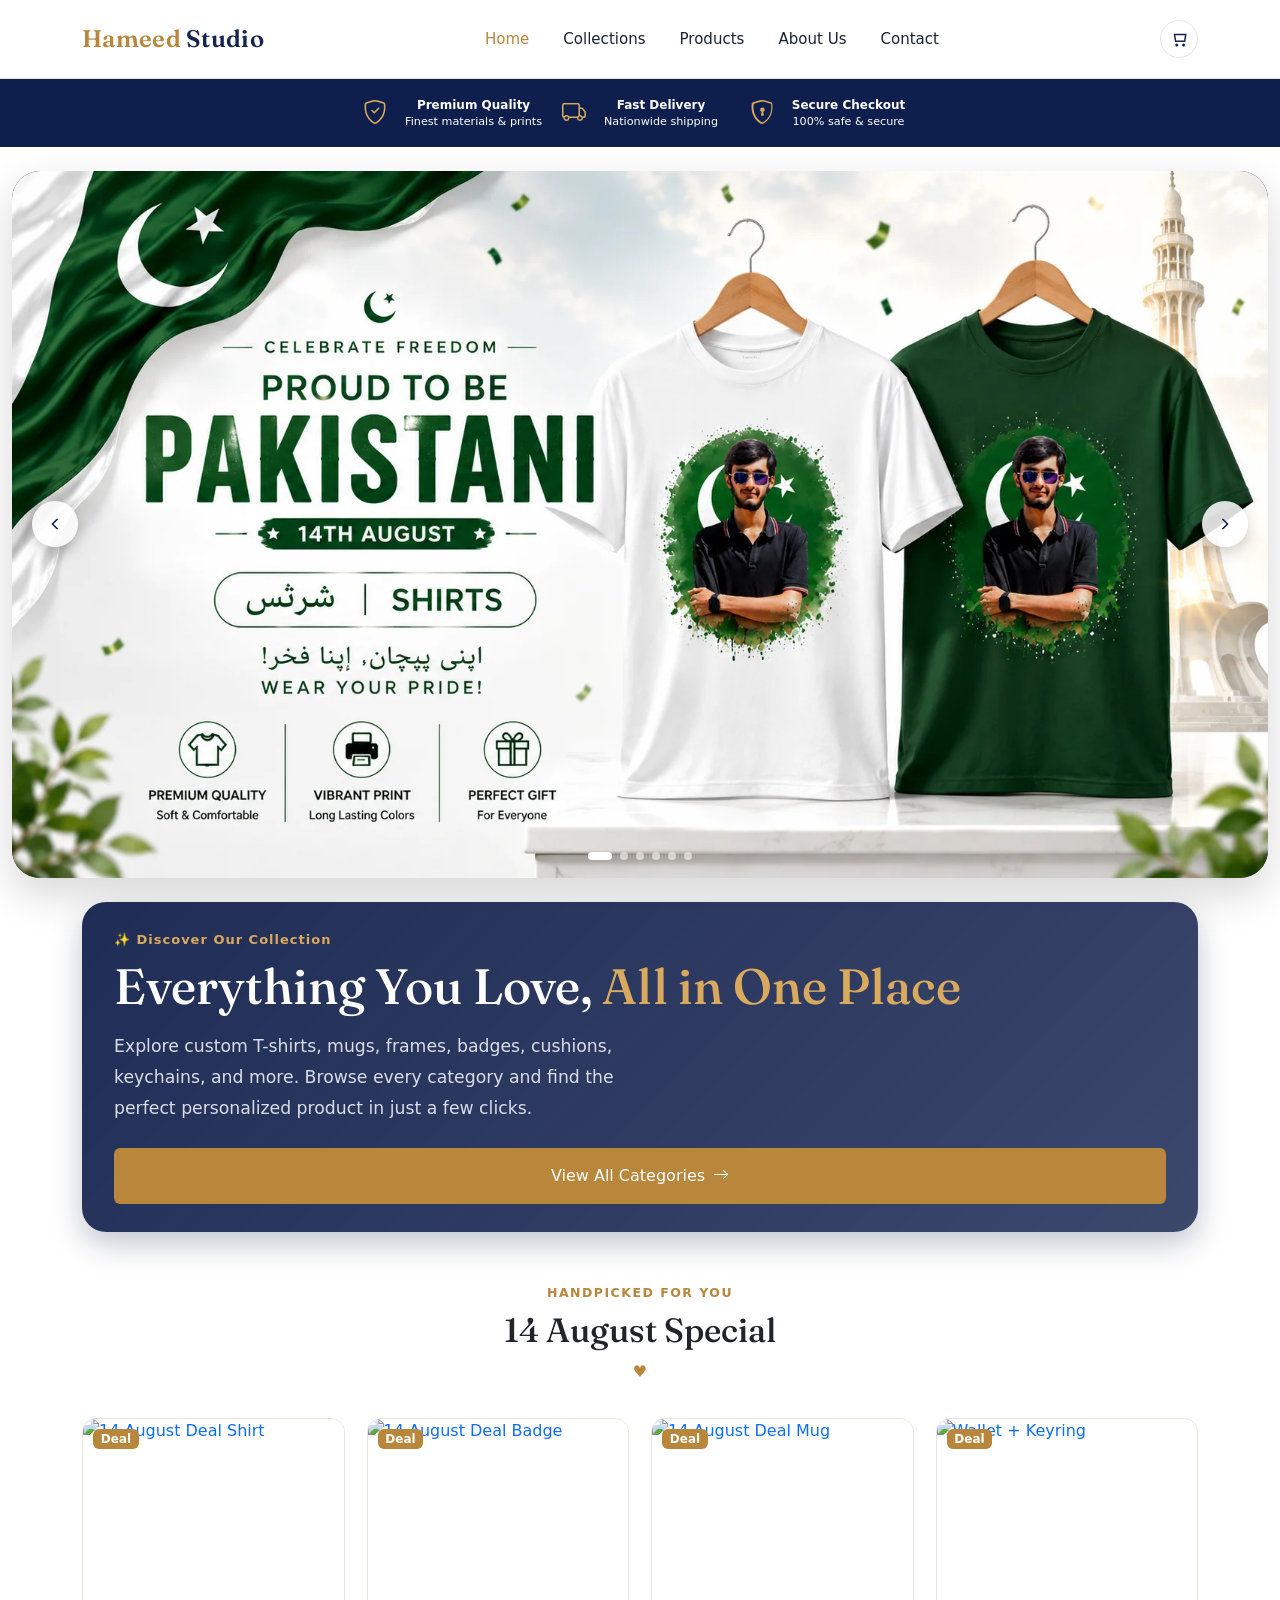
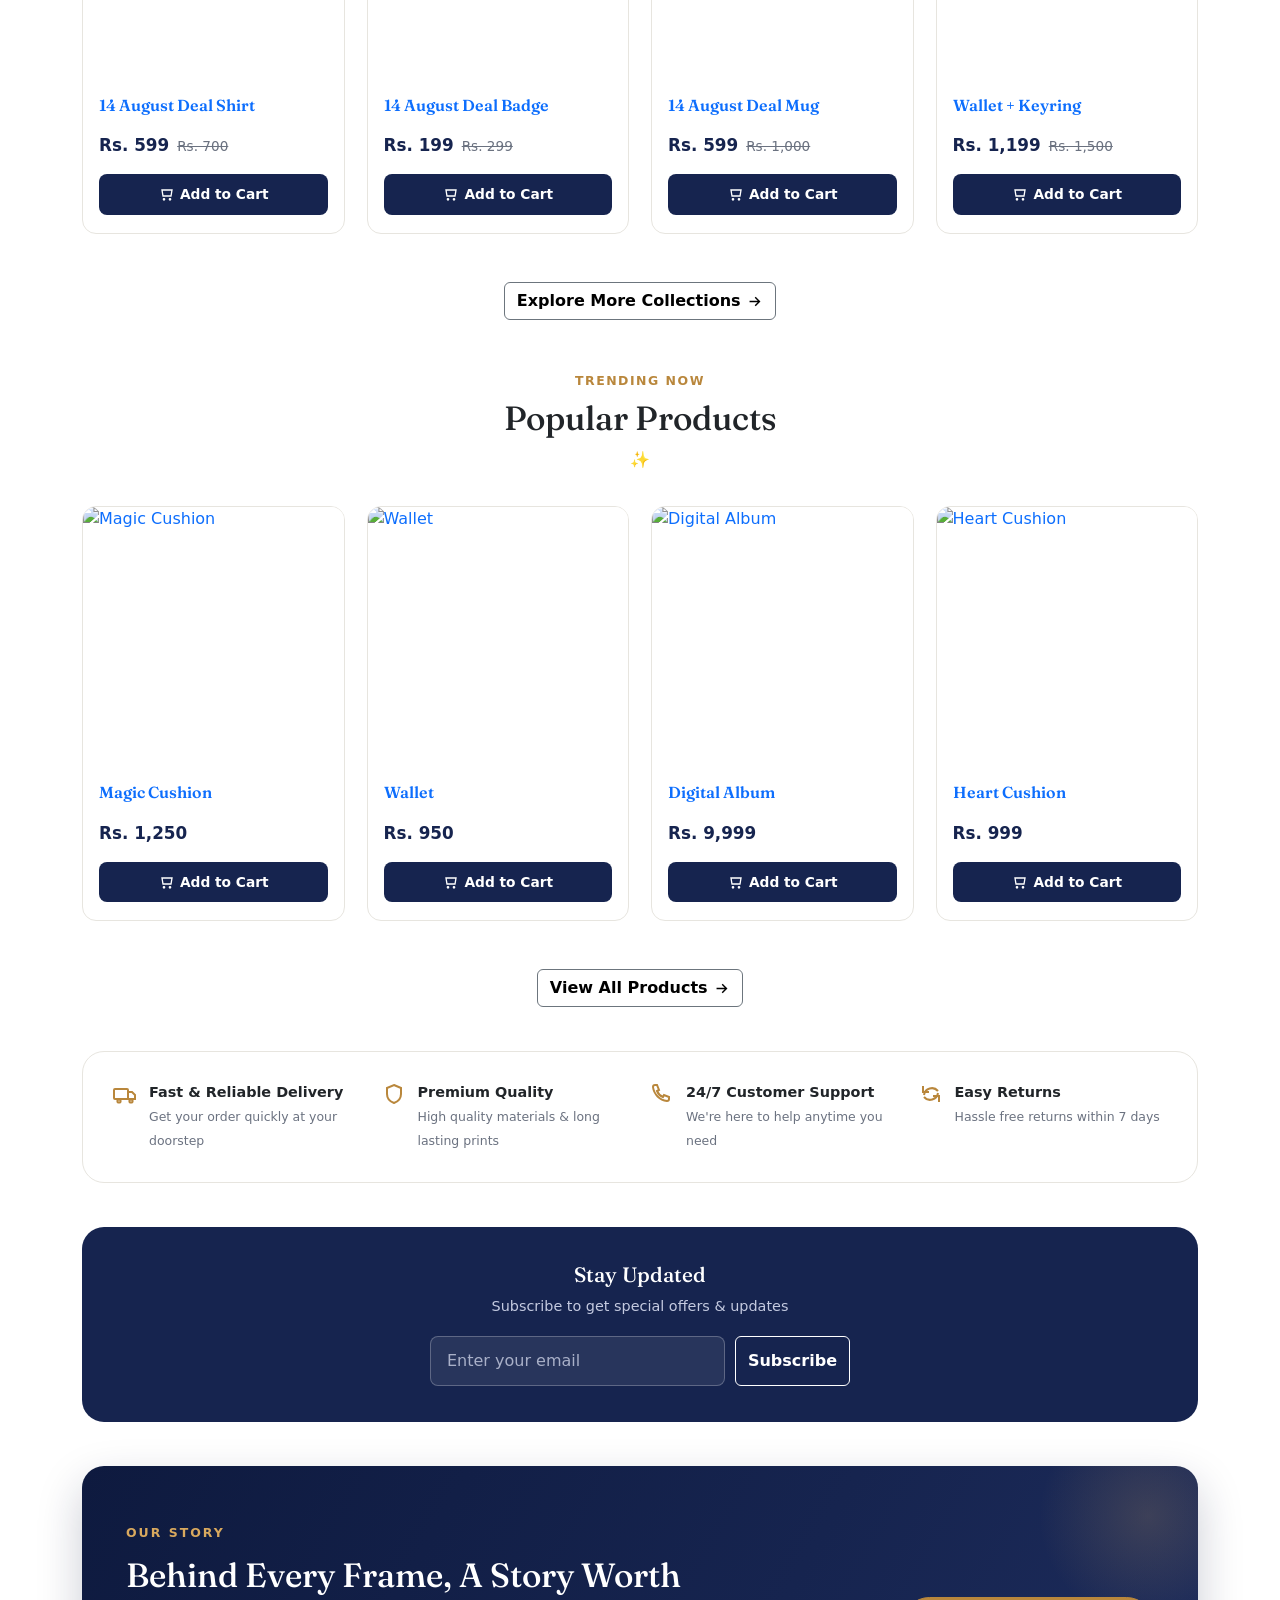
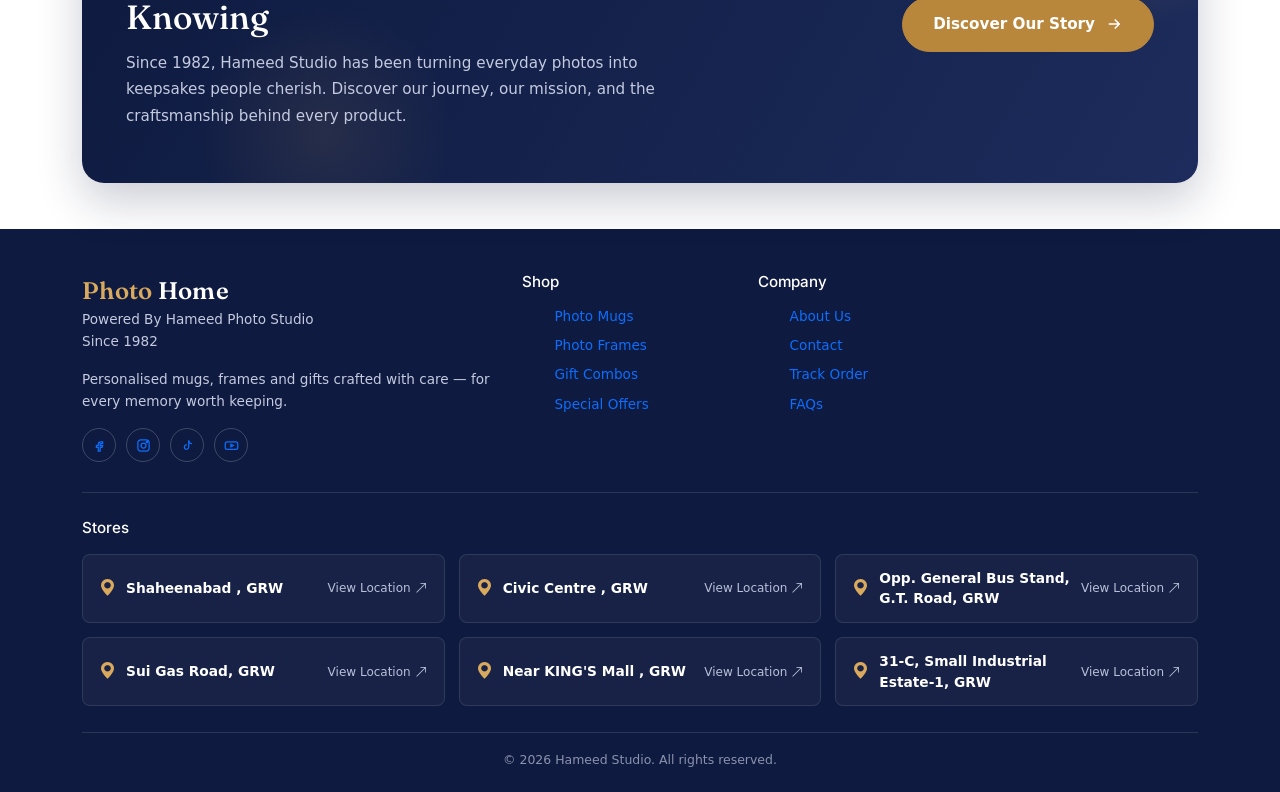
==== index.html @ 4ef72dc5 "Add files via upload" ====
<!DOCTYPE html>
<html lang="en">

<head>
  <meta charset="UTF-8">
  <meta name="viewport" content="width=device-width, initial-scale=1.0">
  <title>Hameed Studio — Personalised Gifts</title>
  <link rel="preconnect" href="https://fonts.googleapis.com">
  <link
    href="https://fonts.googleapis.com/css2?family=Fraunces:wght@500;600;700&family=Inter:wght@400;500;600;700&display=swap"
    rel="stylesheet">
  <link rel="stylesheet" href="css/style.css">
  <style>
    /* ---------- Premium "About Us" CTA banner (home page only) ---------- */
    .about-banner{
      position:relative;
      overflow:hidden;
      background:linear-gradient(120deg, var(--navy-dark) 0%, var(--navy) 60%, var(--navy-soft) 100%);
      border-radius:var(--radius-lg);
      padding:54px 44px;
      margin:10px 0 46px;
      display:flex;
      align-items:center;
      justify-content:space-between;
      gap:32px;
      flex-wrap:wrap;
      box-shadow:0 18px 45px rgba(16,26,63,.22);
    }
    .about-banner::before{
      content:"";
      position:absolute;
      top:-60px; right:-60px;
      width:220px; height:220px;
      border-radius:50%;
      background:radial-gradient(circle, rgba(217,169,94,.18) 0%, rgba(217,169,94,0) 70%);
    }
    .about-banner::after{
      content:"";
      position:absolute;
      bottom:-80px; left:10%;
      width:260px; height:260px;
      border-radius:50%;
      background:radial-gradient(circle, rgba(217,169,94,.10) 0%, rgba(217,169,94,0) 70%);
    }
    .about-banner-text{position:relative; z-index:1; max-width:560px;}
    .about-banner .eyebrow{color:var(--gold-light); letter-spacing:2px;}
    .about-banner h2{
      color:#fff;
      font-size:clamp(1.5rem,3vw,2.1rem);
      margin:10px 0 12px;
      line-height:1.25;
    }
    .about-banner p{
      color:#c4cae0;
      font-size:.95rem;
      line-height:1.75;
      margin:0;
    }
    .about-banner-action{
      position:relative;
      z-index:1;
      flex:none;
      display:flex;
      flex-direction:column;
      align-items:flex-start;
      gap:14px;
    }
    .about-banner-btn{
      display:inline-flex;
      align-items:center;
      gap:10px;
      background:var(--gold);
      color:#fff;
      font-weight:700;
      font-size:.95rem;
      padding:15px 30px;
      border-radius:999px;
      border:1px solid var(--gold);
      transition:background .2s ease, transform .2s ease, box-shadow .2s ease;
      box-shadow:0 10px 26px rgba(185,135,60,.35);
    }
    .about-banner-btn svg{width:18px;height:18px;transition:transform .2s ease;}
    .about-banner-btn:hover{
      background:var(--gold-light);
      border-color:var(--gold-light);
      transform:translateY(-2px);
      box-shadow:0 14px 32px rgba(185,135,60,.45);
    }
    .about-banner-btn:hover svg{transform:translateX(4px);}
    .about-banner-since{
      display:flex;
      align-items:center;
      gap:8px;
      color:#9aa3c4;
      font-size:.78rem;
      letter-spacing:.5px;
    }
    .about-banner-since i{color:var(--gold-light);}

    @media (max-width:768px){
      .about-banner{padding:38px 26px; text-align:left;}
      .about-banner-action{width:100%;}
      .about-banner-btn{width:100%; justify-content:center;}
    }
  </style>
    <link rel="stylesheet" href="https://cdn.jsdelivr.net/npm/bootstrap-icons@1.11.3/font/bootstrap-icons.css">
  <link rel="stylesheet" href="./bootstrap-5.3.8/dist/css/bootstrap.css">
  <link href="https://cdn.jsdelivr.net/npm/bootstrap@5.3.8/dist/css/bootstrap.min.css" rel="stylesheet"
    integrity="sha384-sRIl4kxILFvY47J16cr9ZwB07vP4J8+LH7qKQnuqkuIAvNWLzeN8tE5YBujZqJLB" crossorigin="anonymous">
  <script src="https://cdn.jsdelivr.net/npm/bootstrap@5.3.8/dist/js/bootstrap.bundle.min.js"
    integrity="sha384-FKyoEForCGlyvwx9Hj09JcYn3nv7wiPVlz7YYwJrWVcXK/BmnVDxM+D2scQbITxI"
    crossorigin="anonymous"></script>

</head>

<body>
  <div class="col-md-12">

    

    <header class="site-header">
      <div class="container">
        <a href="index.html" class="logo">Hameed <span>Studio</span></a>
        <nav class="main-nav">
          <a href="index.html" class="active">Home</a>
          <a href="./coll.html">Collections</a>
          <a href="products.html">Products</a>
          <a href="about.html">About Us</a>
          <a href="contact.html">Contact</a>
        </nav>
        <div class="header-icons">
          
          <a href="cart.html" class="icon-btn" aria-label="Cart">
            <svg viewBox="0 0 24 24" fill="none" stroke="currentColor" stroke-width="2">
              <path d="M6 6h15l-1.5 9h-12z" />
              <circle cx="9" cy="20" r="1" />
              <circle cx="18" cy="20" r="1" />
            </svg>
            <span class="cart-count">0</span>
          </a>
        
          <button class="hamburger" aria-label="Menu">
            <svg viewBox="0 0 24 24" fill="none" stroke="currentColor" stroke-width="2">
              <path d="M3 6h18M3 12h18M3 18h18" />
            </svg>
          </button>
        </div>
      </div>
      <nav class="mobile-nav">
        <a href="index.html">Home</a>
        <a href="coll.html">Collections</a>
        <a href="products.html">Products</a>
        <a href="about.html">About Us</a>
        <a href="contact.html">Contact</a>
      </nav>
    </header>

    <div>
     <div class="container-fluid text-white py-2" style="background-color: #0f1f4d;">
      <div class="container">
        <div class="row text-center">

          <!-- Premium Quality -->
          <div class="col-4 d-flex align-items-center justify-content-center">
            <i class="bi bi-shield-check me-2" style="font-size: 1.5rem;"></i>
            <div>
              <div class="fw-bold" style="font-size: 0.75rem;">Premium Quality</div>
              <small class="d-none d-md-block" style="font-size: 0.7rem;">Finest materials & prints</small>
            </div>
          </div>

          <!-- Fast Delivery -->
          <div class="col-4 d-flex align-items-center justify-content-center">
            <i class="bi bi-truck me-2" style="font-size: 1.5rem;"></i>
            <div>
              <div class="fw-bold" style="font-size: 0.75rem;">Fast Delivery</div>
              <small class="d-none d-md-block" style="font-size: 0.7rem;">Nationwide shipping</small>
            </div>
          </div>

          <!-- Secure Checkout -->
          <div class="col-4 d-flex align-items-center justify-content-center">
            <i class="bi bi-shield-lock me-2" style="font-size: 1.5rem;" ></i>
            <div>
              <div class="fw-bold" style="font-size: 0.75rem;">Secure Checkout</div>
              <small class="d-none d-md-block" style="font-size: 0.7rem;">100% safe & secure</small>
            </div>
          </div>

        </div>
      </div>
    </div>
    </div>

    <!-- ============================================================
     HERO — REBUILT
     Slider is a real transform-based track: fixed 16:9 rectangle on
     every screen size, works with touch swipe / mouse drag, plus
     arrow buttons and dots (see the script near the bottom of this
     file). To change images: swap the src on each .hero-slide img
     below — keep photos roughly 16:9 so nothing looks cropped odd.
     Text block: edit the heading/paragraph/button directly.
     ============================================================ -->
<!-- ================= HERO ================= -->

<section class="hero">
  <div class="container-fluid">
    <div class="hero-slider" id="heroSlider" aria-label="Featured gallery slider">
      <div class="hero-slider-track" id="heroTrack">
        <div class="hero-slide"><img src="h145.webp" alt="Featured gift collection" draggable="false"></div>
        <div class="hero-slide"><img src="h146.webp" alt="Custom gift display" draggable="false"></div>
        <div class="hero-slide"><img src="h143.webp" alt="Premium personalized gifts" draggable="false"></div>
        <div class="hero-slide"><img src="h141.webp" alt="Elegant gift setup" draggable="false"></div>
        <div class="hero-slide"><img src="h142.webp" alt="Gift box styling" draggable="false"></div>
        <div class="hero-slide"><img src="h144.webp" alt="Personalized mug presentation" draggable="false"></div>
      </div>

      <button class="hero-slider-btn prev" type="button" aria-label="Previous image">
        <svg viewBox="0 0 24 24" fill="none" stroke="currentColor" stroke-width="2"><path d="M15 6l-6 6 6 6"/></svg>
      </button>
      <button class="hero-slider-btn next" type="button" aria-label="Next image">
        <svg viewBox="0 0 24 24" fill="none" stroke="currentColor" stroke-width="2"><path d="M9 6l6 6-6 6"/></svg>
      </button>

      <div class="hero-dots" id="heroDots"></div>
    </div>

   <div class="container">
    <div class="hero-content">
      <span class="hero-eyebrow">✨ Discover Our Collection</span>

      <h1>Everything You Love, <em>All in One Place</em></h1>

      <p>
        Explore custom T-shirts, mugs, frames, badges, cushions,
        keychains, and more. Browse every category and find the
        perfect personalized product in just a few clicks.
      </p>
      <a href="./coll.html" class="btn btn-gold">View All Categories <i class="bi bi-arrow-right"></i></a>
    </div></div>
  </div>
</section>





<!-- ============== HERO END ============== -->
    <main class="container">


      <section class="section" id="featured">
        <div class="section-head">
          <span class="eyebrow">Handpicked For You</span>
          <h2>14 August Special</h2>
          <div class="divider-heart">♥</div>
        </div>
        <div class="product-grid square-cards" id="featured-grid"></div>
      </section>

      <div style="text-align: center;">
        <a href="coll.html" class="btn fw-bold btn-outline-secondary" style="color: black;">Explore More Collections
          <svg viewBox="0 0 24 24" fill="none" stroke="currentColor" stroke-width="2">
            <path d="M5 12h14M13 6l6 6-6 6" />
          </svg>
        </a>
      </div>
      <section class="section" id="popular">
        <div class="section-head">
          <span class="eyebrow">Trending Now</span>
          <h2>Popular Products</h2>
          <div class="divider-heart">✨</div>
        </div>
        <div class="product-grid square-cards" id="popular-grid"></div>
      </section>

     
      <div style="text-align: center;">
        <a href="products.html" class="btn fw-bold btn-outline-secondary" style="color: black;">View All Products
          <svg viewBox="0 0 24 24" fill="none" stroke="currentColor" stroke-width="2">
            <path d="M5 12h14M13 6l6 6-6 6" />
          </svg>
        </a>
      </div>

      <div class="feature-strip">
        <div class="feature-item"><svg viewBox="0 0 24 24" fill="none" stroke="currentColor" stroke-width="2">
            <rect x="1" y="7" width="14" height="10" rx="1" />
            <path d="M15 10h4l3 3v4h-7z" />
            <circle cx="6" cy="19" r="1.6" />
            <circle cx="18" cy="19" r="1.6" />
          </svg>
          <div><b>Fast & Reliable Delivery</b><span>Get your order quickly at your doorstep</span></div>
        </div>
        <div class="feature-item"><svg viewBox="0 0 24 24" fill="none" stroke="currentColor" stroke-width="2">
            <path d="M12 3l7 3v6c0 4.5-3 7.5-7 9-4-1.5-7-4.5-7-9V6z" />
          </svg>
          <div><b>Premium Quality</b><span>High quality materials & long lasting prints</span></div>
        </div>
        <div class="feature-item"><svg viewBox="0 0 24 24" fill="none" stroke="currentColor" stroke-width="2">
            <path d="M3 5a2 2 0 012-2h2l2 5-2 1a11 11 0 006 6l1-2 5 2v2a2 2 0 01-2 2A16 16 0 013 5z" />
          </svg>
          <div><b>24/7 Customer Support</b><span>We're here to help anytime you need</span></div>
        </div>
        <div class="feature-item"><svg viewBox="0 0 24 24" fill="none" stroke="currentColor" stroke-width="2">
            <path d="M4 4v6h6M20 20v-6h-6" />
            <path d="M5 15a8 8 0 0014-4M19 9a8 8 0 00-14 4" />
          </svg>
          <div><b>Easy Returns</b><span>Hassle free returns within 7 days</span></div>
        </div>
      </div>

      <div class="newsletter" >
        <h3>Stay Updated</h3>
        <p>Subscribe to get special offers & updates</p>
        <form class="newsletter-form" onsubmit="event.preventDefault(); showToast('Subscribed successfully');">
          <input type="email" placeholder="Enter your email" required>
          <button class="btn fw-bold" type="submit" style="color: #fff;  border:1px solid white;">Subscribe</button>
        </form>
      </div>

      <div class="about-banner">
        <div class="about-banner-text">
          <span class="eyebrow">Our Story</span>
          <h2>Behind Every Frame, A Story Worth Knowing</h2>
          <p>Since 1982, Hameed Studio has been turning everyday photos into keepsakes people cherish. Discover our journey, our mission, and the craftsmanship behind every product.</p>
        </div>
        <div class="about-banner-action">
          <a href="about.html" class="about-banner-btn">
            Discover Our Story
            <svg viewBox="0 0 24 24" fill="none" stroke="currentColor" stroke-width="2"><path d="M5 12h14M13 6l6 6-6 6"/></svg>
          </a>
        </div>
      </div>

    </main>

    <footer class="site-footer" id="footer-section">
      <div class="container">
        <div class="footer-grid">
          <div>
                <a href="index.html" class="logo" style="color: #d9a95e;">Photo <span style="color: #fff;">Home</span></a>
            <p>Powered By Hameed Photo Studio <br> Since 1982</p>
                <p>Personalised mugs, frames and gifts crafted with care — for every memory worth keeping.</p>
            <div class="social-row">
              <a href="https://www.facebook.com/share/1FpU9w5zaE/?mibextid=wwXIfr" aria-label="Facebook"><svg viewBox="0 0 24 24" fill="none" stroke="currentColor"
                  stroke-width="2">
                  <path d="M14 9h3V6h-3a4 4 0 00-4 4v2H7v3h3v6h3v-6h3l1-3h-4v-2a1 1 0 011-1z" />
                </svg></a>
              <a href="https://www.instagram.com/photohome92?utm_source=ig_web_button_share_sheet&igsh=ZDNlZDc0MzIxNw==" aria-label="Instagram"><svg viewBox="0 0 24 24" fill="none" stroke="currentColor"
                  stroke-width="2">
                  <rect x="3" y="3" width="18" height="18" rx="5" />
                  <circle cx="12" cy="12" r="4" />
                  <circle cx="17.5" cy="6.5" r="1" />
                </svg></a>
              <a href="https://www.tiktok.com/@mubbasharhameed?_r=1&_d=el9mgd0d287khg&sec_uid=MS4wLjABAAAAEWGDdGhFYpXPYLI64K3etRBabU9BoQK030XQkEzIUqg5eX-70fOCUuhP2rF45krd&share_author_id=6718066188109317126&sharer_language=en&source=h5_m&u_code=d7ci6beak2mieh&item_author_type=1&utm_source=copy&tt_from=copy&enable_checksum=1&utm_medium=ios&share_link_id=FFA231FA-F292-4E8D-B7E1-EBB115551BD9&user_id=6718066188109317126&sec_user_id=MS4wLjABAAAAEWGDdGhFYpXPYLI64K3etRBabU9BoQK030XQkEzIUqg5eX-70fOCUuhP2rF45krd&social_share_type=4&ug_btm=b8727,b0&utm_campaign=client_share&share_app_id=1233" aria-label="TikTok"><svg viewBox="0 0 24 24" fill="none" stroke="currentColor"
                  stroke-width="2">
                  <path d="M14 4v10.5a3.5 3.5 0 11-3-3.46" />
                  <path d="M14 4a5 5 0 005 5" />
                </svg></a>
              <a href="https://youtube.com/@hameedphotostudio9298?si=7_X4aQQ2ddpOKIj0" aria-label="YouTube"><svg viewBox="0 0 24 24" fill="none" stroke="currentColor"
                  stroke-width="2">
                  <rect x="2" y="6" width="20" height="12" rx="3" />
                  <path d="M11 10l4 2-4 2z" />
                </svg></a>
            </div>
          </div>
          <div>
            <h4>Shop</h4>
            <ul>
              <li><a href="products.html">Photo Mugs</a></li>
              <li><a href="products.html">Photo Frames</a></li>
              <li><a href="products.html">Gift Combos</a></li>
              <li><a href="products.html">Special Offers</a></li>
            </ul>
          </div>
          <div>
            <h4>Company</h4>
            <ul>
              <li><a href="about.html">About Us</a></li>
              <li><a href="contact.html">Contact</a></li>
              <li><a href="contact.html">Track Order</a></li>
              <li><a href="about.html">FAQs</a></li>
            </ul>
          </div>
         
        </div>

        <div class="footer-stores">
          <h4>Stores</h4>
          <div class="store-grid">
            <a class="store-item" href="https://maps.app.goo.gl/Ns7Nab46HfmEYiUe8" target="_blank" rel="noopener noreferrer">
              <i class="bi bi-geo-alt-fill"></i>
              <span class="store-name">Shaheenabad , GRW</span>
              <span class="store-view">View Location <i class="bi bi-arrow-up-right"></i></span>
            </a>
            <a class="store-item" href="https://maps.app.goo.gl/9WUnMPao4esh6DT9A" target="_blank" rel="noopener noreferrer">
              <i class="bi bi-geo-alt-fill"></i>
              <span class="store-name">Civic Centre , GRW</span>
              <span class="store-view">View Location <i class="bi bi-arrow-up-right"></i></span>
            </a>
            <a class="store-item" href="https://maps.app.goo.gl/9Dsx5iBLH7k877bQ9" target="_blank" rel="noopener noreferrer">
              <i class="bi bi-geo-alt-fill"></i>
              <span class="store-name"> Opp. General Bus Stand, G.T. Road, GRW</span>
              <span class="store-view">View Location <i class="bi bi-arrow-up-right"></i></span>
            </a>
            <a class="store-item" href="https://maps.app.goo.gl/rNb89twX9jYsZD4z9" target="_blank" rel="noopener noreferrer">
              <i class="bi bi-geo-alt-fill"></i>
              <span class="store-name">Sui Gas Road, GRW</span>
              <span class="store-view">View Location <i class="bi bi-arrow-up-right"></i></span>
            </a>
            <a class="store-item" href="https://maps.app.goo.gl/7EHVBnwbSZJgqomSA" target="_blank" rel="noopener noreferrer">
              <i class="bi bi-geo-alt-fill"></i>
              <span class="store-name">Near KING'S Mall , GRW</span>
              <span class="store-view">View Location <i class="bi bi-arrow-up-right"></i></span>
            </a>
            <a class="store-item" href="https://maps.app.goo.gl/yhW7ZsPJetTutuQg9" target="_blank" rel="noopener noreferrer">
              <i class="bi bi-geo-alt-fill"></i>
              <span class="store-name">31-C, Small Industrial Estate-1, GRW</span>
              <span class="store-view">View Location <i class="bi bi-arrow-up-right"></i></span>
            </a>
          </div>
        </div>

        <div class="footer-bottom">© 2026 Hameed Studio. All rights reserved.</div>
      </div>
    </footer>

  </div>

    <script src="js/products.js"></script>
  <script src="js/cart.js"></script>
  <script src="js/main.js"></script>
  <script>
    // ===== HERO SLIDER — touch swipe, drag, buttons, dots =====
    (function () {
      const slider = document.getElementById('heroSlider');
      if (!slider) return;

      const track = document.getElementById('heroTrack');
      const slides = Array.from(track.children);
      const dotsWrap = document.getElementById('heroDots');
      const prevBtn = slider.querySelector('.hero-slider-btn.prev');
      const nextBtn = slider.querySelector('.hero-slider-btn.next');

      let index = 0;
      let startX = 0;
      let deltaX = 0;
      let dragging = false;
      let autoplayTimer = null;

      // build dots
      slides.forEach((_, i) => {
        const dot = document.createElement('button');
        dot.className = 'hero-dot' + (i === 0 ? ' active' : '');
        dot.type = 'button';
        dot.setAttribute('aria-label', 'Go to slide ' + (i + 1));
        dot.addEventListener('click', () => goTo(i));
        dotsWrap.appendChild(dot);
      });
      const dots = Array.from(dotsWrap.children);

      function update(withTransition = true) {
        track.style.transition = withTransition ? '' : 'none';
        track.style.transform = 'translateX(' + (-index * 100) + '%)';
        dots.forEach((d, i) => d.classList.toggle('active', i === index));
      }

      function goTo(i) {
        index = (i + slides.length) % slides.length;
        update();
        restartAutoplay();
      }

      function next() { goTo(index + 1); }
      function prev() { goTo(index - 1); }

      prevBtn.addEventListener('click', prev);
      nextBtn.addEventListener('click', next);

      // ---- touch swipe ----
      track.addEventListener('touchstart', (e) => {
        startX = e.touches[0].clientX;
        dragging = true;
        track.style.transition = 'none';
        stopAutoplay();
      }, { passive: true });

      track.addEventListener('touchmove', (e) => {
        if (!dragging) return;
        deltaX = e.touches[0].clientX - startX;
        const percent = (deltaX / slider.offsetWidth) * 100;
        track.style.transform = 'translateX(' + (-index * 100 + percent) + '%)';
      }, { passive: true });

      track.addEventListener('touchend', () => {
        dragging = false;
        track.style.transition = '';
        if (Math.abs(deltaX) > slider.offsetWidth * 0.15) {
          deltaX < 0 ? next() : prev();
        } else {
          update();
        }
        deltaX = 0;
        restartAutoplay();
      });

      // ---- mouse drag (desktop) ----
      track.addEventListener('mousedown', (e) => {
        startX = e.clientX;
        dragging = true;
        track.style.transition = 'none';
        stopAutoplay();
      });
      window.addEventListener('mousemove', (e) => {
        if (!dragging) return;
        deltaX = e.clientX - startX;
        const percent = (deltaX / slider.offsetWidth) * 100;
        track.style.transform = 'translateX(' + (-index * 100 + percent) + '%)';
      });
      window.addEventListener('mouseup', () => {
        if (!dragging) return;
        dragging = false;
        track.style.transition = '';
        if (Math.abs(deltaX) > slider.offsetWidth * 0.15) {
          deltaX < 0 ? next() : prev();
        } else {
          update();
        }
        deltaX = 0;
        restartAutoplay();
      });

      // ---- autoplay ----
      function startAutoplay() {
        autoplayTimer = setInterval(next, 4500);
      }
      function stopAutoplay() {
        clearInterval(autoplayTimer);
      }
      function restartAutoplay() {
        stopAutoplay();
        startAutoplay();
      }

      update(false);
      startAutoplay();
    })();

    document.querySelectorAll('.scroll-link').forEach(link => {
      link.addEventListener('click', (event) => {
        const targetId = link.getAttribute('href');
        if (targetId && targetId.startsWith('#')) {
          event.preventDefault();
          const target = document.querySelector(targetId);
          if (target) {
            target.scrollIntoView({ behavior: 'smooth', block: 'start' });
          }
        }
      });
    });

    const popularIds = ["magic-cushion", "wallet", "digital-album", "heart-cushion"];
    const popularItems = popularIds.map(id => PRODUCTS.find(p => p.id === id)).filter(Boolean);
    renderProductGrid(document.getElementById("popular-grid"), popularItems);

    const dealIds = ["deal-14-august-shirt", "deal-14-august-badge", "deal-14-august-mug", "deal-magic-cushion"];
    const dealItems = dealIds.map(id => PRODUCTS.find(p => p.id === id)).filter(Boolean);
    renderProductGrid(document.getElementById("featured-grid"), dealItems);
  </script>
</body>

</html>
---- css/style.css ----
/* ============================================================
   HAMEED STUDIO — Design tokens
   Change the values in :root to re-theme the whole site.
   ============================================================ */
:root{
  --navy-dark:#0e1a3f;
  --navy:#16244f;
  --navy-soft:#1d2c5c;
  --gold:#b9873c;
  --gold-light:#d9a95e;
  --cream:#faf7f2;
  --white:#ffffff;
  --text:#1b2233;
  --muted:#6b7280;
  --border:#e7e5df;
  --success:#1f9d55;
  --danger:#d64545;
  --radius-sm:8px;  
  --radius:14px;
  --radius-lg:22px;
  --shadow-sm:0 2px 8px rgba(16,26,63,.06);
  --shadow:0 8px 28px rgba(16,26,63,.10);
  --shadow-lg:0 18px 45px rgba(16,26,63,.16);
  --maxw:1240px;
  --font-display:'Fraunces', 'Georgia', serif;
  --font-body:'Inter', -apple-system, BlinkMacSystemFont, sans-serif;
}

*,*::before,*::after{box-sizing:border-box;}
html{scroll-behavior:smooth;}
body{
  margin:0;
  font-family:var(--font-body);
  color:var(--text);
  background:var(--cream);
  -webkit-font-smoothing:antialiased;
}
img{max-width:100%;display:block;}
a{color:inherit;text-decoration:none;}
/* Remove underlines everywhere — overrides Bootstrap or inline link styles */
a, a * , u, .underline{ 
  text-decoration: none !important;
  box-shadow: none !important;
}
button{font-family:inherit;cursor:pointer;}
ul{list-style:none;margin:0;padding:0;}
h1,h2,h3,h4{font-family:var(--font-display);margin:0;line-height:1.15;}
:focus-visible{outline:2px solid var(--gold);outline-offset:2px;}

.container{
  max-width:var(--maxw);
  margin:0 auto;
  padding:0 24px;
}

/* ---------- Utility strip (trust badges) ---------- */
.trust-strip{
  background:var(--navy);
  color:#fff;
}
.trust-strip .container{
  display:flex;
  align-items:center;
  justify-content:space-evenly;
  flex-wrap:wrap;
  gap:20px;
  padding-top:14px;
  padding-bottom:14px;
}
.trust-item{
  display:flex;
  align-items:center;
  justify-content:center;
  gap:10px;
  white-space:nowrap;
  font-size:.82rem;
  flex:1 1 auto;
}
.trust-item svg{flex:none;width:20px;height:20px;stroke:var(--gold-light);}
.trust-item b{display:block;font-size:.86rem;font-weight:600;}
.trust-item span{color:#b9c0d8;font-size:.76rem;}

/* Backwards compatibility for new trust-strip markup (container-fluid) */
.container-fluid.text-white.py-2{
  background:var(--navy);
  color:#fff;
}
.container-fluid.text-white.py-2 .container{
  display:flex;
  align-items:center;
  justify-content:space-evenly;
  flex-wrap:wrap;
  gap:20px; 
  padding-top:8px;
  padding-bottom:8px;
}
.container-fluid.text-white.py-2 .col-4{display:flex;align-items:center;justify-content:center;gap:10px;white-space:nowrap;}
.container-fluid.text-white.py-2 i{color:var(--gold-light);}



.site-header{
  background:#fff;
  border-bottom:1px solid var(--border);
  position:sticky;
  top:0;
  z-index:50;
}
.site-header .container{
  display:flex;
  align-items:center;
  justify-content:space-between;
  height:78px;
}
.logo{
  font-family:var(--font-display);
  font-weight:600;
  font-size:1.5rem;
  color:var(--gold);
  letter-spacing:.3px;
  text-decoration: none;
}
.logo span{color:var(--navy);}
.main-nav{
  display:flex;
  align-items:center;
  gap:34px;
}
.main-nav a{
  font-size:.94rem;
  font-weight:500;
  color:var(--text);
  position:relative;
  padding:4px 0;
}
.main-nav a.active,.main-nav a:hover{color:var(--gold);}
.header-icons{
  display:flex;
  align-items:center;
  gap:20px;
}
.icon-btn{
  position:relative;
  width:38px;height:38px;
  display:flex;align-items:center;justify-content:center;
  border-radius:50%;
  border:1px solid var(--border);
  background:#fff;
  color:var(--navy);
}
.icon-btn:hover{background:var(--cream);}
.icon-btn svg{width:18px;height:18px;}
.cart-count{
  position:absolute;
  top:-6px;right:-6px;
  background:var(--gold);
  color:#fff;
  font-size:.65rem;
  font-weight:700;
  min-width:18px;height:18px;
  border-radius:50%;
  display:flex;align-items:center;justify-content:center;
  padding:0 3px;
}
.hamburger{
  display:none;
  width:38px;height:38px;
  border:none;background:none;
  align-items:center;justify-content:center;
}
.hamburger svg{width:24px;height:24px;}

.mobile-nav{
  display:none;
  flex-direction:column;
  background:#fff;
  border-bottom:1px solid var(--border);
  padding:8px 24px 18px;
}
.mobile-nav.open{display:flex;}
.mobile-nav a{
  padding:12px 0;
  border-bottom:1px solid var(--border);
  font-weight:500;
}
.mobile-nav a.active,
.mobile-nav a:hover{color:var(--gold);}
.mobile-nav a:last-child{border-bottom:none;}
/* =====================================
   HERO — REBUILT
   Rectangle 16:9 slider at every screen size (mobile included).
   6 slides, swipe/drag + arrow buttons + dots, no crossfade hacks —
   real transform-based track (see the script at the bottom of
   index.html for the swipe/drag/dots logic).
   To change images: swap the <img src> on each .hero-slide in
   index.html. Keep photos roughly 16:9 (e.g. 1600x900) so
   object-fit:cover doesn't crop faces/text awkwardly.
===================================== */

.hero{
  padding:16px 0 32px;
  background:none;
}

.hero .container{
  display:flex;
  flex-direction:column;
  gap:18px;
}

/* ---- Slider shell: fixed rectangle, never distorts ---- */
.hero-slider{
  position:relative;
  width:100%;
  aspect-ratio:16 / 9;
  border-radius:18px;
  overflow:hidden;
  background:#0f172a;
  box-shadow:var(--shadow);
  touch-action:pan-y;
  -webkit-user-select:none;
  user-select:none;
  margin-bottom:18px;
}

.hero-slider-track{
  display:flex;
  width:100%;
  height:100%;
  transition:transform .4s cubic-bezier(.22,.61,.36,1);
  will-change:transform;
}

.hero-slide{
  flex:0 0 100%;
  width:100%;
  height:100%;
}

.hero-slide img{
  width:100%;
  height:100%;
  object-fit:cover;
  object-position:center;
  pointer-events:none;
  -webkit-user-drag:none;
}

.hero-slider-btn{
  position:absolute;
  top:50%;
  transform:translateY(-50%);
  z-index:3;
  width:36px;
  height:36px;
  border:none;
  border-radius:50%;
  background:rgba(255,255,255,.85);
  color:var(--navy);
  display:flex;
  align-items:center;
  justify-content:center;
  box-shadow:0 6px 16px rgba(0,0,0,.2);
  cursor:pointer;
}
.hero-slider-btn.prev{left:10px;}
.hero-slider-btn.next{right:10px;}
.hero-slider-btn svg{width:18px;height:18px;}

.hero-dots{
  position:absolute;
  left:0;
  right:0;
  bottom:10px;
  z-index:3;
  display:flex;
  justify-content:center;
  gap:6px;
}
.hero-dot{
  width:7px;
  height:7px;
  padding:0;
  border:none;
  border-radius:50%;
  background:rgba(255,255,255,.55);
  cursor:pointer;
  transition:background .2s ease, width .2s ease;
}
.hero-dot.active{
  width:20px;
  border-radius:4px;
  background:#fff;
}

/* ---- Content panel ---- */
.hero-content{
  width:100%;
  background:var(--navy);
  color:#fff;
  border-radius:18px;
  padding:26px 22px;
  text-align:left;
  box-sizing:border-box;
}

.hero-eyebrow{
  display:block;
  color:var(--gold-light);
  font-size:13px;
  font-weight:700;
  letter-spacing:1px;
  margin-bottom:8px;
}

.hero h1{
  font-size:1.55rem;
  line-height:1.2;
  margin:0 0 10px;
  color:#fff;
}
.hero h1 em{
  color:var(--gold-light);
  font-style:normal;
}

.hero p{
  font-size:15px;
  line-height:1.7;
  color:#d9ddea;
  margin:0 0 20px;
  max-width:100%;
}

.hero .btn{
  width:100%;
  height:50px;
  display:flex;
  align-items:center;
  justify-content:center;
  background-color:var(--gold);
  color:#fff;
}

/* ---- Desktop / tablet: slider gets bigger, content sits below it ---- */
@media (min-width:769px){
  .hero{padding:24px 0 0;}
  .hero .container{position:relative;display:block;}

  .hero-slider{
    border-radius:28px;
    box-shadow:0 16px 40px rgba(0,0,0,.16);
  }
  .hero-slider-btn{width:46px;height:46px;}
  .hero-slider-btn.prev{left:20px;}
  .hero-slider-btn.next{right:20px;}
  .hero-slider-btn svg{width:20px;height:20px;}
  .hero-dots{bottom:18px;gap:8px;}
  .hero-dot{width:8px;height:8px;}
  .hero-dot.active{width:24px;}

  .hero-content{
    margin-top:24px;
    width:100%;
    background:linear-gradient(135deg, rgba(22,36,79,.96), rgba(22,36,79,.84));
    border-radius:24px;
    padding:28px 32px;
    box-shadow:0 12px 30px rgba(16,26,63,.25);
  }

  .hero h1{font-size:2.6rem;margin-bottom:14px;}
  .hero p{font-size:1.08rem;line-height:1.8;margin-bottom:24px;max-width:520px;}
  .hero .btn{width:auto;padding:15px 34px;height:auto;}
}

@media (min-width:1100px){
  .hero h1{font-size:3.1rem;}
}

/* Reusable hero-sized button used outside the hero section */
.btn-hero{
  padding:15px 34px;
  color: white;
  font-size:1rem;
  border-radius:6px;
}
/* ---------- Buttons ---------- */
.btn{
  display:inline-flex;
  align-items:center;
  justify-content:center;
  gap:8px;
  padding:13px 26px;
  border-radius:var(--radius-sm);
  border:1px solid transparent;
  font-weight:600;
  font-size:.92rem;
  text-decoration: none;
  transition:transform .15s ease, background .15s ease;
}
.btn-primary{background:var(--navy);color:#fff;}
.btn-primary:hover{background:var(--navy-soft);}
.btn-gold{background:var(--gold);color:#fff;}
.btn-gold:hover{background:var(--gold-light);}
.btn-outline{background:#fff;color:var(--navy);border-color:var(--border);}
.btn-outline:hover{border-color:var(--navy);}
.btn-block{width:100%;}
.btn svg{width:17px;height:17px;}
.btn:active{transform:scale(.98);}
.btn:disabled{opacity:.5;cursor:not-allowed;}

/* ---------- Category chips ---------- */
.chip-row{
  display:flex;
  flex-wrap:wrap;
  gap:10px;
  margin:28px 0;
  align-items:flex-start;
}
.chip-row.filter-row{
  margin:18px 0 30px;
  overflow-x:auto;
  padding-bottom:4px;
  -webkit-overflow-scrolling:touch;
  flex-wrap:nowrap;
}
.chip-row.filter-row::-webkit-scrollbar{
  height:6px;
}
.chip-row.filter-row::-webkit-scrollbar-thumb{
  background:rgba(0,0,0,.15);
  border-radius:999px;
}
.chip{
  background:#fff;
  border:1px solid var(--border);
  border-radius:999px;
  padding:10px 16px;
  display:flex;
  align-items:center;
  gap:8px;
  min-width:auto;
  height:42px;
  transition:box-shadow .15s ease, transform .15s ease, border-color .15s ease;
  white-space:nowrap;
}
.chip:hover{
  box-shadow:var(--shadow-sm);
  transform:translateY(-1px);
}
.chip.active{
  background:var(--navy);
  color:#fff;
  border-color:var(--navy);
}
.chip.active svg{color:#fff;}
.chip svg{width:18px;height:18px;color:var(--navy);}
.chip b{font-size:.92rem;}
.chip span{font-size:.78rem;color:var(--gold);font-weight:600;}

/* ---------- Section heading ---------- */
.section{padding:48px 0;}
.section-head{
  text-align:center;
  margin-bottom:34px;
}
.eyebrow{
  color:var(--gold);
  font-weight:700;
  letter-spacing:1.5px;
  font-size:.78rem;
  text-transform:uppercase;
}
.section-head h2{
  font-size:clamp(1.5rem,3vw,2.1rem);
  margin-top:6px;
}
.divider-heart{
  color:var(--gold);
  margin-top:10px;
}

/* ---------- Product grid & card ---------- */
.product-grid{
  display:grid;
  grid-template-columns:repeat(4,1fr);
  gap:22px;
}
.product-card{
  background:#fff;
  border:1px solid var(--border);
  border-radius:var(--radius);
  overflow:hidden;
  display:flex;
  flex-direction:column;
  position:relative;
  transition:box-shadow .15s ease, transform .15s ease;
}
.product-card:hover{box-shadow:var(--shadow);transform:translateY(-3px);}
.product-thumb{
  position:relative;
  width:100%;
  aspect-ratio:1/1;
  overflow:hidden;
  background:var(--cream);
}
.product-thumb img{
  width:100%;height:100%;
  object-fit:contain;
  background:#fff;
  transition:transform .3s ease;
}

/* Make product cards square on homepage product grids */
.product-grid.square-cards .product-thumb{
  aspect-ratio:1/1;
}
.product-card:hover .product-thumb img{transform:scale(1.05);}
.badge{
  position:absolute;
  top:10px;left:10px;
  background:var(--gold);
  color:#fff;
  font-size:.68rem;
  font-weight:700;
  padding:4px 9px;
  border-radius:999px;
  z-index:2;
}
.product-info{
  padding:16px 16px 18px;
  display:flex;
  flex-direction:column;
  gap:6px;
  flex:1;
}
.product-info h3{font-size:1rem;font-weight:600;}
.product-info .desc{font-size:.8rem;color:var(--muted);}
.price-row{
  display:flex;
  align-items:baseline;
  gap:8px;
  margin:4px 0 10px;
}
.price{font-weight:700;color:var(--navy);font-size:1.05rem;}
.price-strike{color:var(--muted);text-decoration:line-through;font-size:.85rem;}
.add-cart-btn{
  margin-top:auto;
  background:var(--navy);
  color:#fff;
  border:none;
  border-radius:var(--radius-sm);
  padding:10px;
  font-weight:600;
  font-size:.86rem;
  display:flex;align-items:center;justify-content:center;gap:6px;
}
.add-cart-btn:hover{background:var(--navy-soft);}
.add-cart-btn svg{width:16px;height:16px;}

.view-all-wrap{
  text-align:center;
  margin-top:48px;
  margin-bottom:48px;
  padding:40px 20px;
  background:linear-gradient(135deg, #16244f08 0%, #b9873c08 100%);
  border-radius:var(--radius-lg);
  border:1px solid var(--border);
}

.view-all-wrap .btn{
  font-size:1rem;
  font-weight:600;
  display:inline-flex;
  align-items:center;
  gap:8px;
  transition:all 0.3s ease;
}

.view-all-wrap .btn:hover{
  transform:translateX(4px);
}

/* ---------- Feature footer strip ---------- */
.feature-strip{
  background:#fff;
  border:1px solid var(--border);
  border-radius:var(--radius-lg);
  padding:30px;
  display:grid;
  grid-template-columns:repeat(4,1fr);
  gap:20px;
  margin:44px 0;
}
.feature-item{display:flex;gap:12px;align-items:flex-start;}
.feature-item svg{width:24px;height:24px;color:var(--gold);flex:none;}
.feature-item b{display:block;font-size:.9rem;}
.feature-item span{font-size:.78rem;color:var(--muted);}

/* ---------- Newsletter ---------- */
.newsletter{
  background:var(--navy);
  border-radius:var(--radius-lg);
  padding:36px;
  text-align:center;
  color:#fff;
  margin-bottom:44px;
}
.newsletter h3{font-size:1.3rem;margin-bottom:8px;}
.newsletter p{color:#c4cae0;margin-bottom:18px;font-size:.9rem;}
.newsletter-form{
  display:flex;
  max-width:420px;
  margin:0 auto;
  gap:10px;
}
.newsletter-form input{
  flex:1;
  padding:12px 16px;
  border-radius:var(--radius-sm);
  border:1px solid rgba(255,255,255,.25);
  background:rgba(255,255,255,.08);
  color:#fff;
}
.newsletter-form input::placeholder{color:#a9b0c8;}

/* ---------- Footer ---------- */
.site-footer{
  background:var(--navy-dark);
  color:#c4cae0;
  padding:44px 0 22px;
}
.footer-grid{
  display:grid;
  grid-template-columns:2fr 1fr 1fr 1fr;
  gap:30px;
  margin-bottom:30px;
}
.footer-grid h4{color:#fff;font-size:.95rem;margin-bottom:14px;font-family:var(--font-body);}
.footer-grid li{margin-bottom:9px;font-size:.85rem;}
.footer-grid p{font-size:.85rem;line-height:1.6;}
.social-row{display:flex;gap:10px;margin-top:14px;}
.social-row a{
  width:34px;height:34px;
  border-radius:50%;
  border:1px solid rgba(255,255,255,.2);
  display:flex;align-items:center;justify-content:center;
}
.social-row svg{width:15px;height:15px;}

/* ---------- Footer: Stores ---------- */
.footer-stores{
  border-top:1px solid rgba(255,255,255,.12);
  padding-top:26px;
  margin-bottom:26px;
}
.footer-stores h4{
  color:#fff;
  font-size:.95rem;
  margin-bottom:16px;
  font-family:var(--font-body);
}
.store-grid{
  display:grid;
  grid-template-columns:repeat(3, 1fr);
  gap:14px;
}
.store-item{
  display:flex;
  align-items:center;
  gap:10px;
  background:rgba(255,255,255,.04);
  border:1px solid rgba(255,255,255,.1);
  border-radius:var(--radius-sm);
  padding:13px 16px;
  transition:background .15s ease, border-color .15s ease;
}
.store-item:hover{
  background:rgba(255,255,255,.08);
  border-color:var(--gold-light);
}
.store-item i.bi-geo-alt-fill{
  color:var(--gold-light);
  font-size:1.05rem;
  flex:none;
}
.store-name{
  font-size:.86rem;
  font-weight:600;
  color:#fff;
  flex:1;
}
.store-view{
  display:flex;
  align-items:center;
  gap:4px;
  font-size:.75rem;
  color:#b9c0d8;
  white-space:nowrap;
}
.store-view i{font-size:.8rem;}

.footer-bottom{
  border-top:1px solid rgba(255,255,255,.12);
  padding-top:18px;
  text-align:center;
  font-size:.78rem;
  color:#8b92ac;
}

/* ---------- Breadcrumb ---------- */
.breadcrumb{
  font-size:.85rem;
  color:var(--muted);
  padding:18px 0 0;
}
.breadcrumb a:hover{color:var(--gold);}
.breadcrumb .sep{margin:0 6px;}
.breadcrumb .current{color:var(--navy);font-weight:600;}

.page-title-row{
  display:flex;
  align-items:center;
  justify-content:space-between;
  padding:16px 0 8px;
  flex-wrap:wrap;
  gap:12px;
}
.page-title-row h1{font-size:clamp(1.6rem,3vw,2.2rem);}

/* ---------- All products page ---------- */
.products-layout{
  padding:26px 0 60px;
}
.category-tabs{
  display:flex;
  align-items:center;
  justify-content:center;
  flex-wrap:wrap;
  gap:12px;
  margin-bottom:26px;
}
.cat-tab{
  background:#fff;
  border:1.5px solid var(--border);
  color:var(--navy);
  padding:11px 22px;
  border-radius:999px;
  font-weight:600;
  font-size:.9rem;
  transition:background .15s ease, color .15s ease, border-color .15s ease;
}
.cat-tab:hover{border-color:var(--navy);}
.cat-tab.active{background:var(--navy);border-color:var(--navy);color:#fff;}
.results-bar{
  display:flex;
  justify-content:space-between;
  align-items:center;
  margin-bottom:18px;
  flex-wrap:wrap;
  gap:10px;
}
.results-bar select{
  border:1px solid var(--border);
  border-radius:var(--radius-sm);
  padding:8px 12px;
  font-size:.85rem;
  background:#fff;
}

/* ---------- Product detail ---------- */
.pd-layout{
  display:grid;
  grid-template-columns:1fr 1fr;
  gap:50px;
  padding:22px 0 60px;
  align-items:flex-start;
}
.pd-gallery{
  display:grid;
  grid-template-columns:72px minmax(220px, 1fr);
  gap:12px;
  align-items:start;
}
.pd-thumbs{
  display:flex;
  flex-direction:column;
  gap:10px;
}
.pd-thumb{
  aspect-ratio:1/1;
  border-radius:var(--radius-sm);
  overflow:hidden;
  border:2px solid transparent;
  cursor:pointer;
  background:var(--cream);
}
.pd-thumb img{width:100%;height:100%;object-fit:cover;}
.pd-thumb.active{border-color:var(--gold);}
.pd-main-image{
  position:relative;
  border-radius:var(--radius);
  overflow:hidden;
  background:var(--cream);
  aspect-ratio:1/1;
  max-width:560px;
  width:100%;
}
.pd-main-image img{width:100%;height:100%;object-fit:cover;}
.pd-nav-arrow{
  position:absolute;
  top:50%;transform:translateY(-50%);
  width:38px;height:38px;
  border-radius:50%;
  background:#fff;
  border:1px solid var(--border);
  display:flex;align-items:center;justify-content:center;
}
.pd-nav-arrow.prev{left:12px;}
.pd-nav-arrow.next{right:12px;}
.pd-nav-arrow svg{width:16px;height:16px;}
.pd-zoom{
  position:absolute;
  bottom:12px;right:12px;
  width:36px;height:36px;
  border-radius:50%;
  background:#fff;
  border:1px solid var(--border);
  display:flex;align-items:center;justify-content:center;
}
.pd-zoom svg{width:16px;height:16px;}

.pd-info .badge{position:static;display:inline-block;margin-bottom:12px;}
.pd-info h1{font-size:clamp(1.5rem,3vw,2rem);margin-bottom:8px;}
.pd-rating{
  display:flex;
  align-items:center;
  gap:8px;
  color:var(--gold);
  font-size:.85rem;
  margin-bottom:14px;
}
.pd-rating .stars{letter-spacing:2px;}
.pd-rating span{color:var(--muted);}
.pd-price-row{
  display:flex;
  align-items:baseline;
  gap:12px;
  margin-bottom:16px;
}
.pd-price-row .price{font-size:1.7rem;}
.pd-desc{color:var(--muted);font-size:.92rem;line-height:1.6;margin-bottom:18px;}
.pd-specs{
  display:grid;
  grid-template-columns:1fr 1fr;
  gap:10px;
  margin-bottom:22px;
}
.pd-spec{
  display:flex;
  align-items:center;
  gap:8px;
  font-size:.82rem;
  color:var(--text);
}
.pd-spec svg{width:17px;height:17px;color:var(--gold);flex:none;}

.option-group{margin-bottom:22px;}
.option-group h4{font-size:.92rem;margin-bottom:10px;font-family:var(--font-body);font-weight:600;}
.swatches{display:flex;gap:10px;flex-wrap:wrap;}
.swatch{
  width:60px;
  border-radius:var(--radius-sm);
  overflow:hidden;
  border:2px solid var(--border);
  cursor:pointer;
  aspect-ratio:16/9;
  background:var(--cream);
  position:relative;
}
.swatch img{width:100%;height:100%;object-fit:cover;}
.swatch.selected{border-color:var(--gold);box-shadow:0 0 0 1px var(--gold);}
.color-dot{
  width:34px;height:34px;
  border-radius:50%;
  border:2px solid var(--border);
  cursor:pointer;
  position:relative;
}
.color-dot.selected{border-color:var(--gold);box-shadow:0 0 0 2px #fff, 0 0 0 4px var(--gold);}
.size-pill{
  padding:9px 18px;
  border-radius:999px;
  border:1.5px solid var(--border);
  font-size:.85rem;
  font-weight:600;
  background:#fff;
}
.size-pill.selected{border-color:var(--navy);background:var(--navy);color:#fff;}
.size-row{display:flex;gap:10px;flex-wrap:wrap;}
.option-selected-label{font-weight:400;color:var(--muted);font-size:.85rem;}

.qty-row{
  display:flex;
  align-items:center;
  gap:16px;
  margin-bottom:22px;
}
.qty-control{
  display:flex;
  align-items:center;
  border:1px solid var(--border);
  border-radius:var(--radius-sm);
  overflow:hidden;
}
.qty-control button{
  width:38px;height:40px;
  background:#fff;
  border:none;
  font-size:1.1rem;
}
.qty-control button:hover{background:var(--cream);}
.qty-control input{
  width:44px;
  text-align:center;
  border:none;
  border-left:1px solid var(--border);
  border-right:1px solid var(--border);
  height:40px;
  font-weight:600;
}
.stock-ok{color:var(--success);font-size:.85rem;font-weight:600;display:flex;align-items:center;gap:6px;}
.stock-ok svg{width:16px;height:16px;}

.pd-actions{display:flex;gap:12px;margin-bottom:24px;}
.pd-actions .btn{flex:1;}

/* ---------- Cart page ---------- */
.cart-layout{
  display:grid;
  grid-template-columns:1fr 360px;
  gap:26px;
  padding:26px 0 60px;
  align-items:flex-start;
}
.cart-items{
  background:#fff;
  border:1px solid var(--border);
  border-radius:var(--radius);
  overflow:hidden;
}
.cart-row{
  display:grid;
  grid-template-columns:110px 1fr auto auto;
  gap:18px;
  align-items:center;
  padding:20px;
  border-bottom:1px solid var(--border);
}
.cart-row:last-child{border-bottom:none;}
.cart-thumb{
  width:110px;
  aspect-ratio:16/9;
  border-radius:var(--radius-sm);
  overflow:hidden;
  background:var(--cream);
}
.cart-thumb img{width:100%;height:100%;object-fit:cover;}
.cart-thumb-fallback{
  width:100%;height:100%;
  display:flex;align-items:center;justify-content:center;
  background:var(--cream);
  color:var(--border);
}
.cart-thumb-fallback svg{width:32px;height:32px;}
.cart-item-info h3{font-size:1rem;margin-bottom:4px;}
.cart-item-info .variant-tags{color:var(--muted);font-size:.78rem;margin-bottom:6px;}
.cart-item-info .price{font-size:1.02rem;}
.cart-qty-col{display:flex;flex-direction:column;align-items:center;gap:10px;}
.remove-btn{
  width:38px;height:38px;
  border-radius:var(--radius-sm);
  border:1px solid var(--border);
  background:#fff;
  display:flex;align-items:center;justify-content:center;
}
.remove-btn:hover{border-color:var(--danger);color:var(--danger);}
.remove-btn svg{width:16px;height:16px;}

.promo-row{
  background:#fff;
  border:1px solid var(--border);
  border-radius:var(--radius);
  padding:18px 20px;
  display:flex;
  align-items:center;
  gap:14px;
  margin-top:20px;
  flex-wrap:wrap;
}
.promo-row svg{width:20px;height:20px;color:var(--gold);}
.promo-row input{
  flex:1;
  min-width:160px;
  padding:11px 14px;
  border:1px solid var(--border);
  border-radius:var(--radius-sm);
}

.order-summary{
  background:#fff;
  border:1px solid var(--border);
  border-radius:var(--radius);
  padding:24px;
}
.order-summary h3{font-size:1.2rem;margin-bottom:18px;}
.summary-line{
  display:flex;
  justify-content:space-between;
  font-size:.9rem;
  margin-bottom:12px;
  color:var(--text);
}
.summary-line.discount{color:var(--success);}
.summary-total{
  display:flex;
  justify-content:space-between;
  align-items:baseline;
  border-top:1px solid var(--border);
  margin-top:14px;
  padding-top:16px;
  font-family:var(--font-display);
  font-size:1.3rem;
  font-weight:600;
}
.summary-note{font-size:.75rem;color:var(--muted);margin-top:4px;margin-bottom:18px;}
.order-summary .btn{margin-bottom:10px;}
.trust-mini{
  background:#fff;
  border:1px solid var(--border);
  border-radius:var(--radius);
  padding:18px 20px;
  margin-top:18px;
}
.trust-mini .feature-item{margin-bottom:16px;}
.trust-mini .feature-item:last-child{margin-bottom:0;}

.empty-cart{
  text-align:center;
  padding:70px 20px;
  background:#fff;
  border:1px solid var(--border);
  border-radius:var(--radius);
}
.empty-cart svg{width:56px;height:56px;color:var(--border);margin-bottom:16px;}
.empty-cart h3{margin-bottom:8px;}
.empty-cart p{color:var(--muted);margin-bottom:20px;}

/* Toast */
.toast{
  position:fixed;
  bottom:24px;
  left:50%;
  transform:translateX(-50%) translateY(20px);
  background:var(--navy);
  color:#fff;
  padding:13px 22px;
  border-radius:999px;
  font-size:.86rem;
  font-weight:600;
  display:flex;
  align-items:center;
  gap:8px;
  opacity:0;
  pointer-events:none;
  transition:all .25s ease;
  z-index:200;
  box-shadow:var(--shadow-lg);
}
.toast.show{opacity:1;transform:translateX(-50%) translateY(0);}
.toast svg{width:16px;height:16px;color:var(--gold-light);}

/* ============================================================
   RESPONSIVE
   ============================================================ */
@media (max-width:1024px){
  .product-grid{grid-template-columns:repeat(3,1fr);}
  .chip-row{grid-template-columns:repeat(4,1fr);}
  .feature-strip{grid-template-columns:repeat(2,1fr);}
  .pd-layout{grid-template-columns:1fr;gap:30px;}
  .cart-layout{grid-template-columns:1fr;}
  .store-grid{grid-template-columns:repeat(2, 1fr);}
}

@media (max-width:840px){
  .main-nav{display:none;}
  .hamburger{display:flex;}
}

@media (max-width:768px){
  .container{padding:0 16px;}
  .trust-strip .container{gap:26px;}
  .trust-item span{display:none;}
  .chip-row{grid-template-columns:repeat(2,1fr);gap:12px;margin:24px 0;}
  .product-grid{grid-template-columns:repeat(2,1fr);gap:14px;}
  .feature-strip{grid-template-columns:1fr;padding:22px;gap:18px;}
  .footer-grid{grid-template-columns:1fr 1fr;}
  .newsletter-form{flex-direction:column;}
  .pd-gallery{grid-template-columns:1fr;}
  .pd-thumbs{flex-direction:row;overflow-x:auto;}
  .pd-thumb{min-width:76px;}
  .cart-row{grid-template-columns:80px 1fr;grid-template-areas:"thumb info" "thumb qty";}
  .cart-thumb{grid-area:thumb;width:80px;}
  .cart-item-info{grid-area:info;}
  .cart-qty-col{grid-area:qty;flex-direction:row;justify-content:space-between;}
  .site-header .container{height:64px;}
  .logo{font-size:1.25rem;}
}

@media (max-width:520px){
  .footer-grid{grid-template-columns:1fr;text-align:left;}
  .store-grid{grid-template-columns:1fr;}
  .section{padding:34px 0;}
  .pd-actions{flex-direction:column;}
  .category-tabs{
    flex-wrap:nowrap;
    overflow-x:auto;
    justify-content:flex-start;
    padding-bottom:4px;
    -webkit-overflow-scrolling:touch;
  }
  .cat-tab{flex:none;white-space:nowrap;}
}

/* ========== CHECKOUT MODAL ========== */
.modal-overlay{
  position:fixed;
  inset:0;
  background:rgba(0,0,0,.5);
  display:flex;
  align-items:center;
  justify-content:center;
  z-index:1000;
  padding:20px;
  backdrop-filter:blur(3px);
}

.modal-content{
  background:#fff;
  border-radius:var(--radius-lg);
  max-width:500px;
  width:100%;
  max-height:90vh;
  overflow-y:auto;
  box-shadow:var(--shadow-lg);
}

.modal-header{
  display:flex;
  align-items:center;
  justify-content:space-between;
  padding:24px 28px;
  border-bottom:1px solid var(--border);
  position:sticky;
  top:0;
  background:#fff;
}

.modal-header h2{
  font-size:1.4rem;
  margin:0;
  color:var(--navy);
}

.modal-close{
  background:none;
  border:none;
  font-size:2rem;
  color:var(--muted);
  width:32px;
  height:32px;
  display:flex;
  align-items:center;
  justify-content:center;
  cursor:pointer;
  transition:color .15s ease;
}

.modal-close:hover{
  color:var(--navy);
}

#checkout-form{
  padding:28px;
}

.form-group{
  margin-bottom:20px;
}

.form-group label{
  display:block;
  font-weight:600;
  font-size:.9rem;
  margin-bottom:8px;
  color:var(--navy);
}

.form-group input,
.form-group textarea{
  width:100%;
  padding:12px 14px;
  border:1px solid var(--border);
  border-radius:var(--radius-sm);
  font-family:inherit;
  font-size:.9rem;
  transition:border-color .15s ease;
  color:var(--text);
}

.form-group input:focus,
.form-group textarea:focus{
  outline:none;
  border-color:var(--gold);
  box-shadow:0 0 0 3px rgba(185,135,60,.1);
}

.form-group textarea{
  resize:vertical;
  min-height:80px;
}

.form-actions{
  display:flex;
  gap:12px;
  margin-top:28px;
  border-top:1px solid var(--border);
  padding-top:20px;
}

.form-actions .btn{
  flex:1;
  justify-content:center;
}
@media (max-width:768px){

.container-fluid.text-white.py-2 .col-4{
    padding:0 2px;
    gap:5px;
}

.container-fluid.text-white.py-2 .fw-bold{
    font-size:.62rem !important;
    white-space:nowrap;
}

.container-fluid.text-white.py-2 i{
    font-size:1rem !important;
}

}
@media (max-width:520px){
  .modal-content{
    max-width:100%;
    border-radius:var(--radius);
  }
  .modal-header{
    padding:20px 18px;
  }
  .modal-header h2{
    font-size:1.2rem;
  }
  #checkout-form{
    padding:20px;
  }
  .form-actions{
    flex-direction:column-reverse;
  }
}
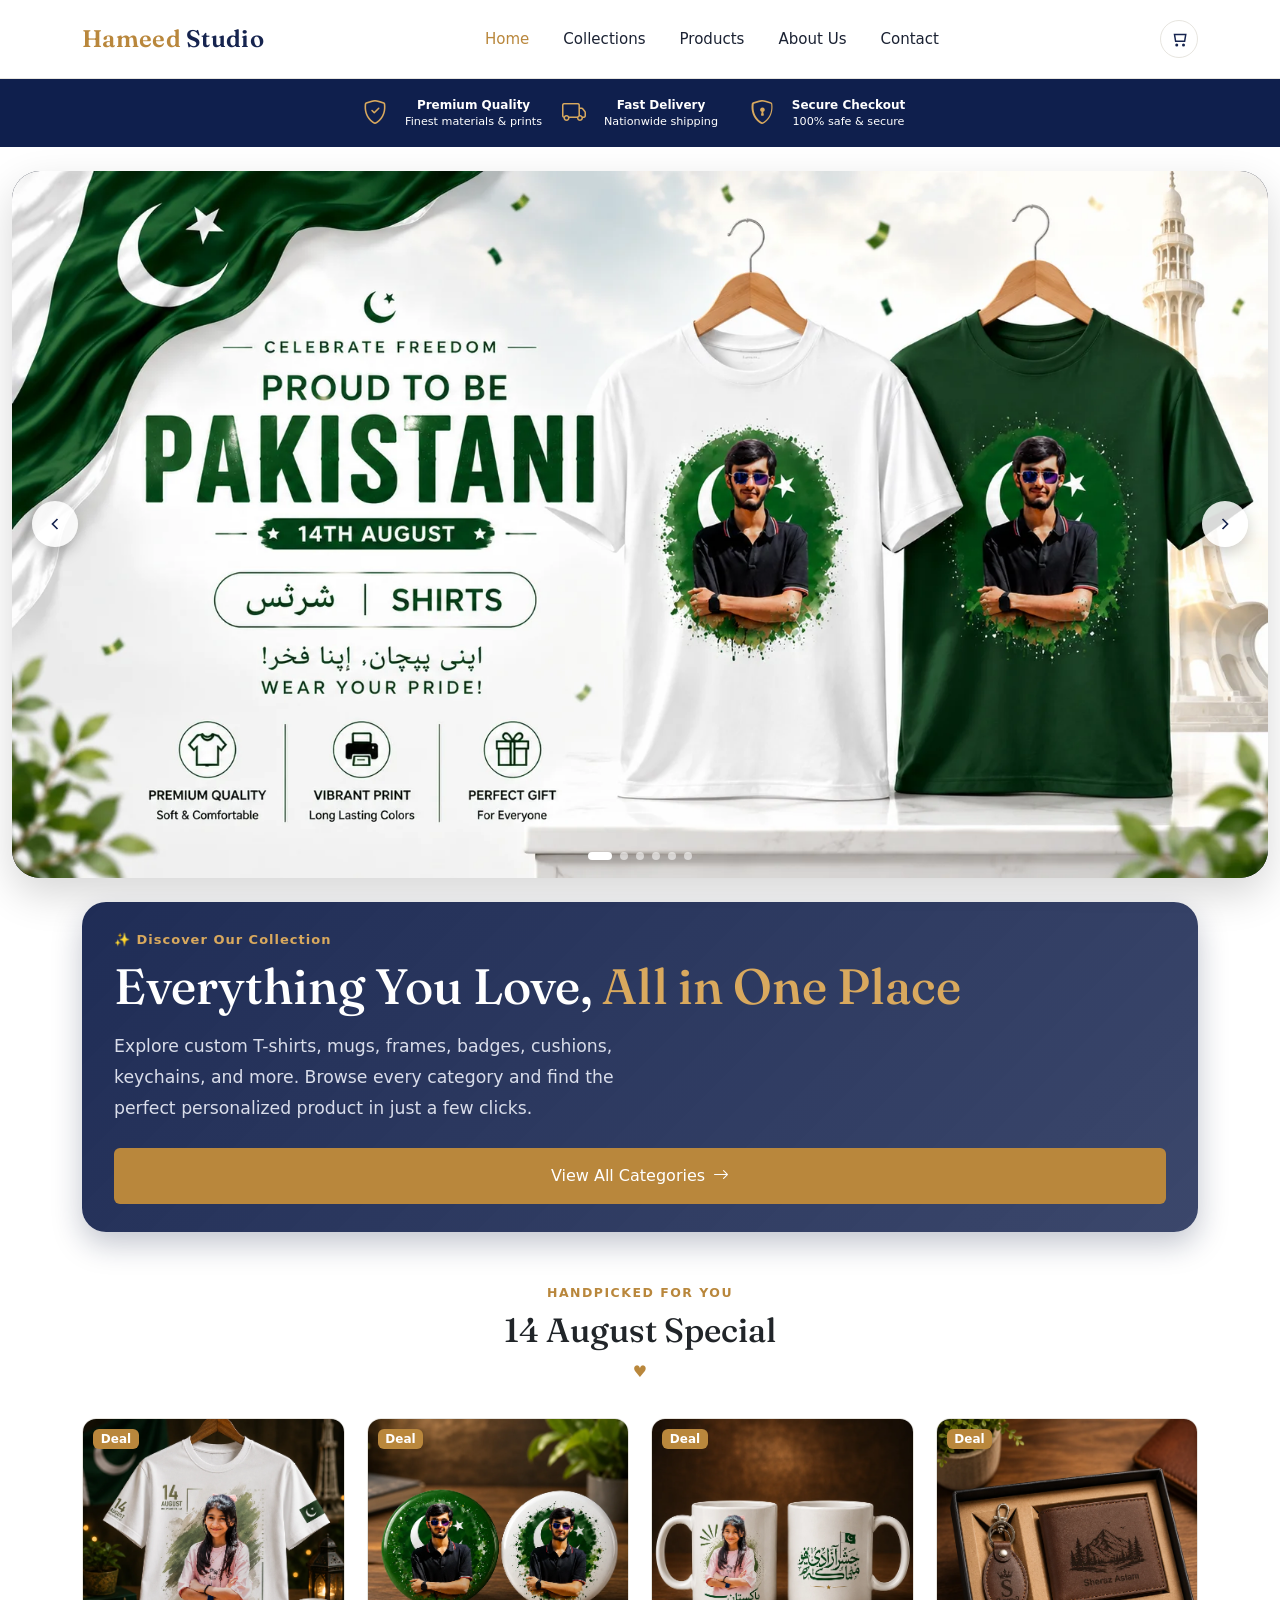
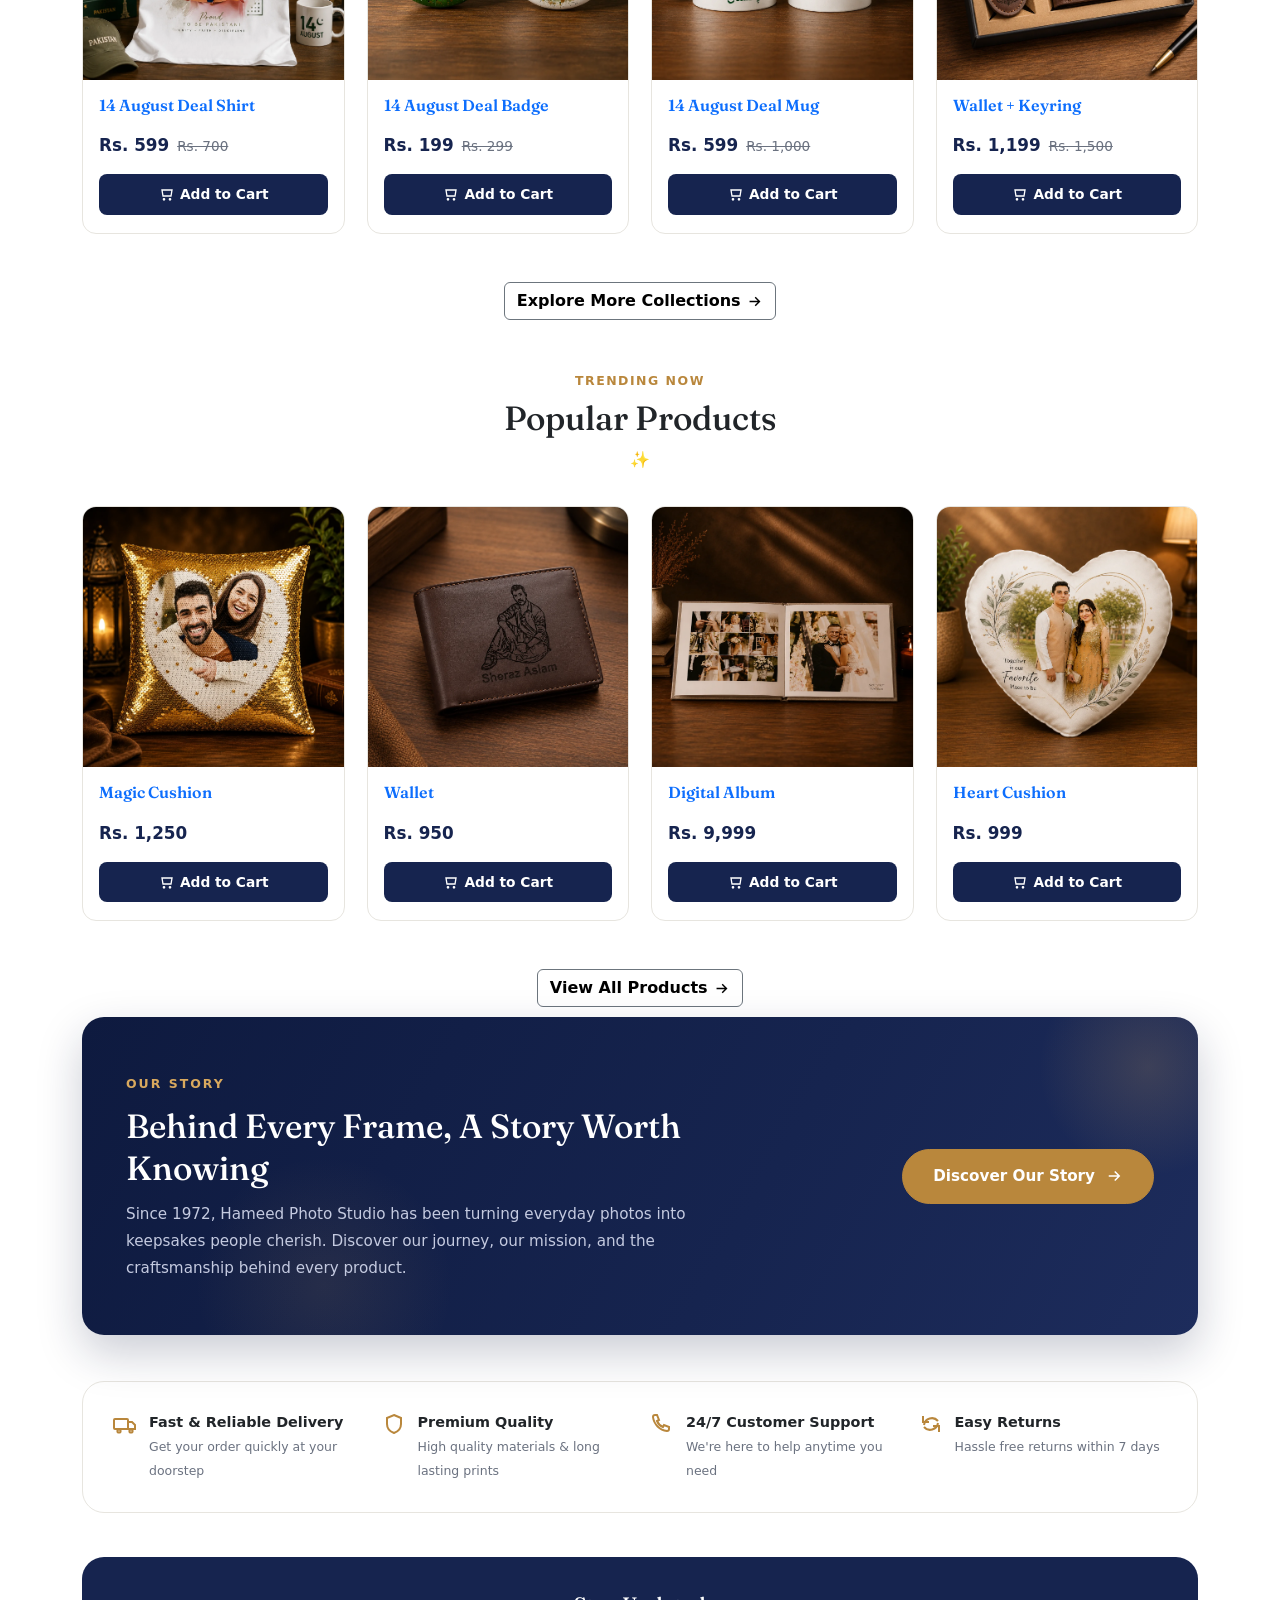
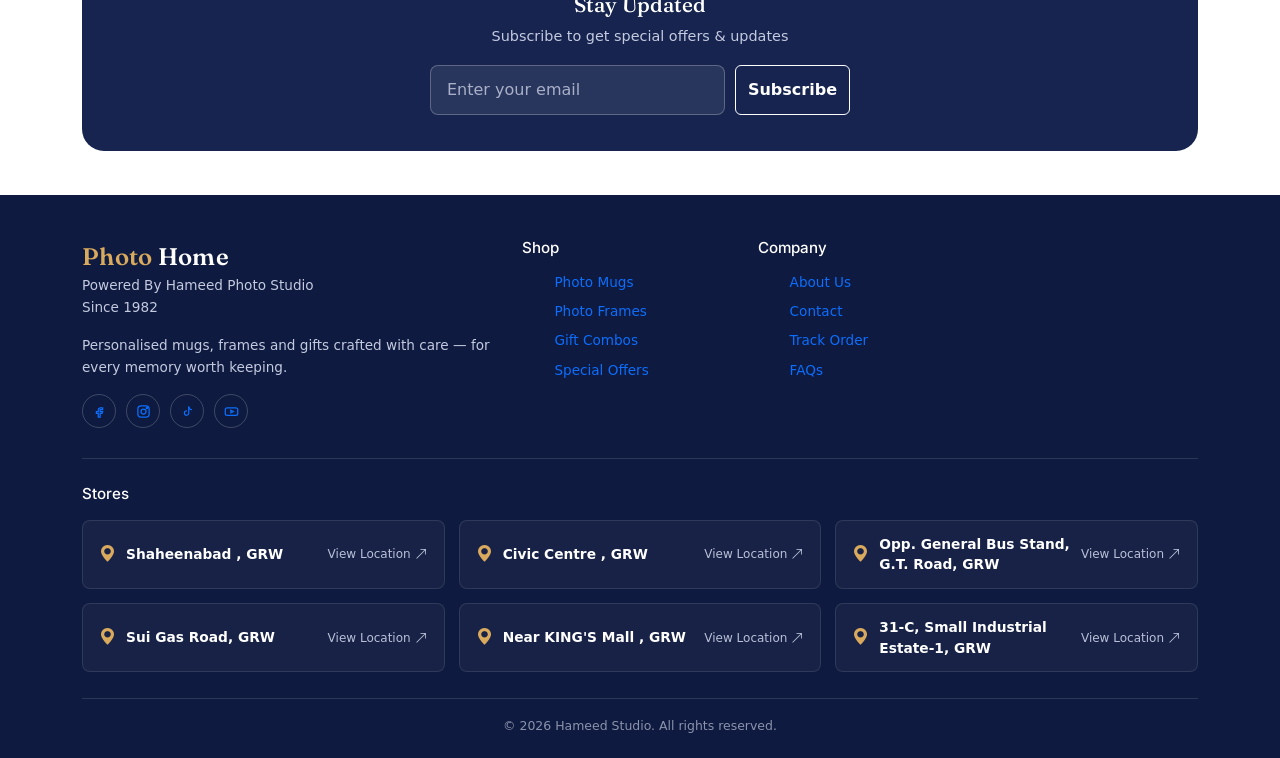
==== commit 51afa468: "Update index.html" ====
--- a/index.html
+++ b/index.html
@@ -282,7 +282,19 @@
           </svg>
         </a>
       </div>
-
+   <div class="about-banner">
+        <div class="about-banner-text">
+          <span class="eyebrow">Our Story</span>
+          <h2>Behind Every Frame, A Story Worth Knowing</h2>
+          <p>Since 1972, Hameed Photo Studio has been turning everyday photos into keepsakes people cherish. Discover our journey, our mission, and the craftsmanship behind every product.</p>
+        </div>
+        <div class="about-banner-action">
+          <a href="about.html" class="about-banner-btn">
+            Discover Our Story
+            <svg viewBox="0 0 24 24" fill="none" stroke="currentColor" stroke-width="2"><path d="M5 12h14M13 6l6 6-6 6"/></svg>
+          </a>
+        </div>
+      </div>
       <div class="feature-strip">
         <div class="feature-item"><svg viewBox="0 0 24 24" fill="none" stroke="currentColor" stroke-width="2">
             <rect x="1" y="7" width="14" height="10" rx="1" />
@@ -319,19 +331,7 @@
         </form>
       </div>
 
-      <div class="about-banner">
-        <div class="about-banner-text">
-          <span class="eyebrow">Our Story</span>
-          <h2>Behind Every Frame, A Story Worth Knowing</h2>
-          <p>Since 1982, Hameed Studio has been turning everyday photos into keepsakes people cherish. Discover our journey, our mission, and the craftsmanship behind every product.</p>
-        </div>
-        <div class="about-banner-action">
-          <a href="about.html" class="about-banner-btn">
-            Discover Our Story
-            <svg viewBox="0 0 24 24" fill="none" stroke="currentColor" stroke-width="2"><path d="M5 12h14M13 6l6 6-6 6"/></svg>
-          </a>
-        </div>
-      </div>
+   
 
     </main>
 
@@ -570,4 +570,4 @@
   </script>
 </body>
 
-</html>+</html>
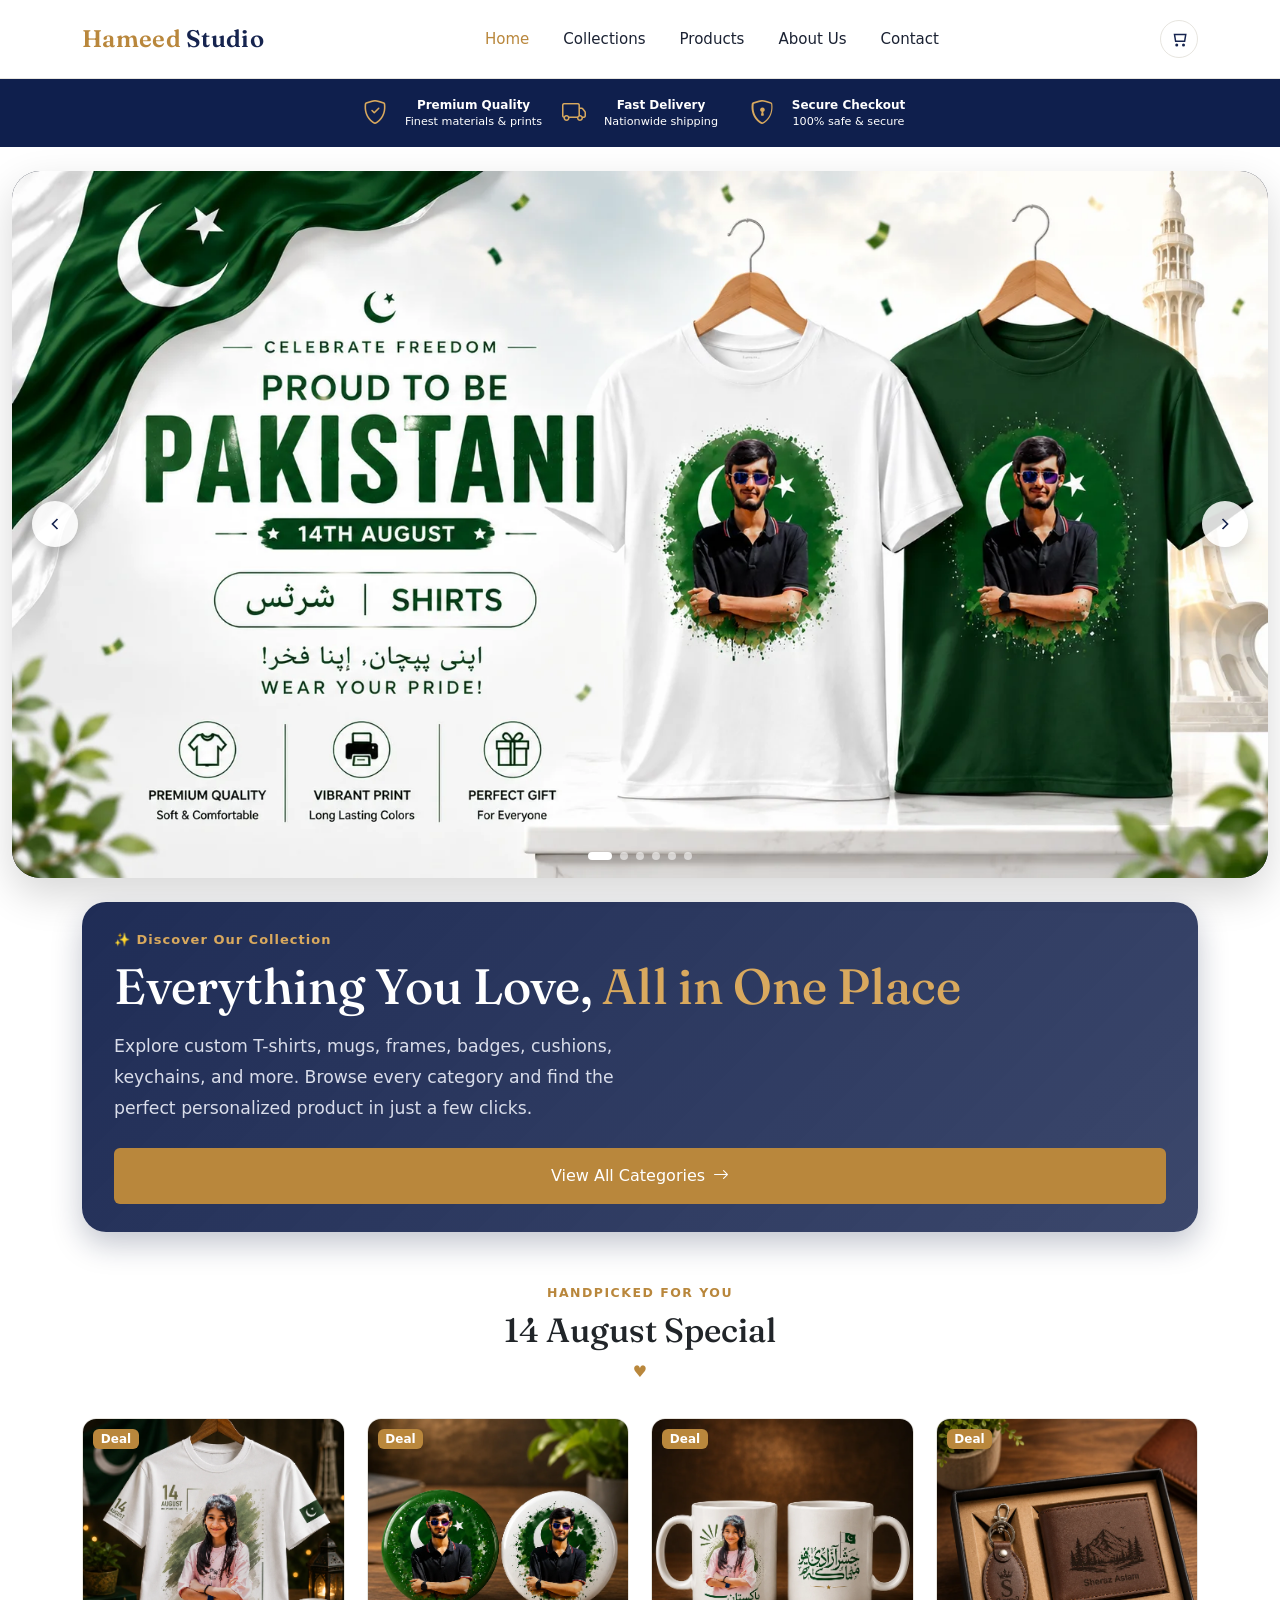
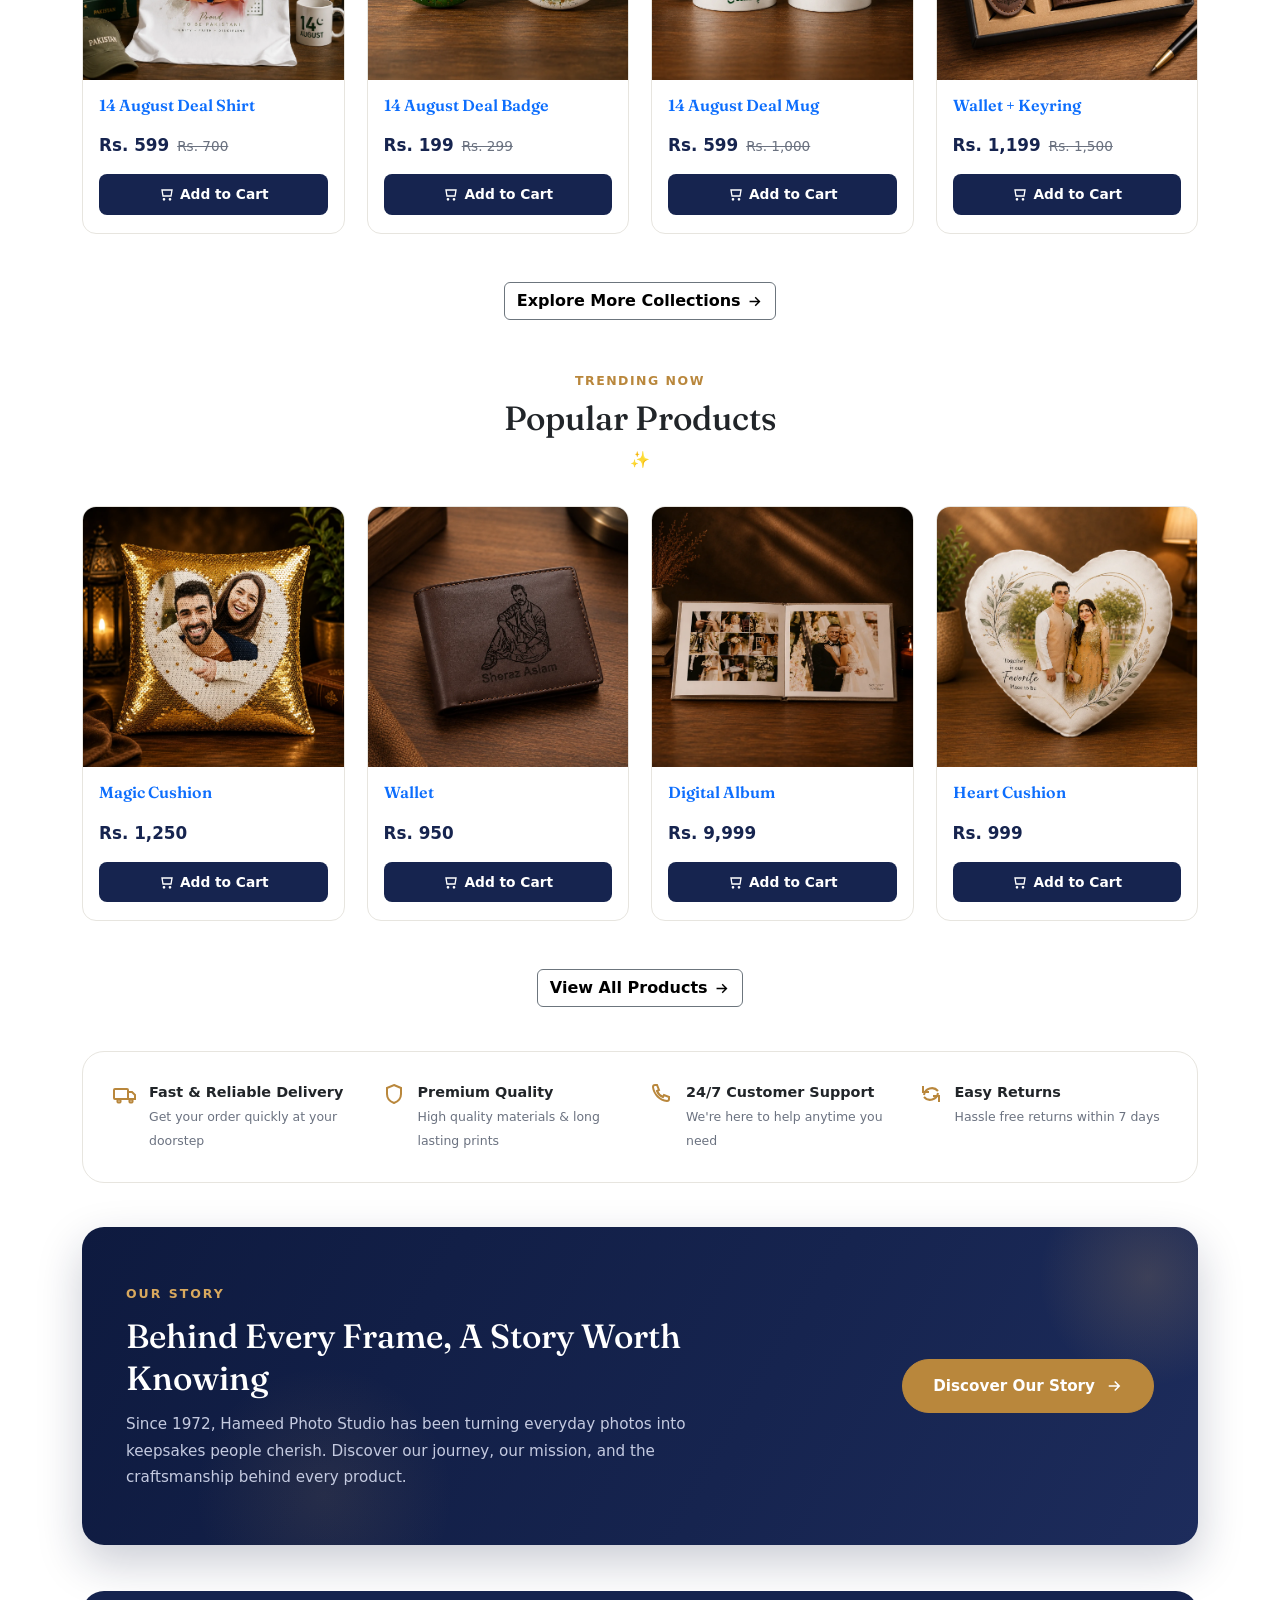
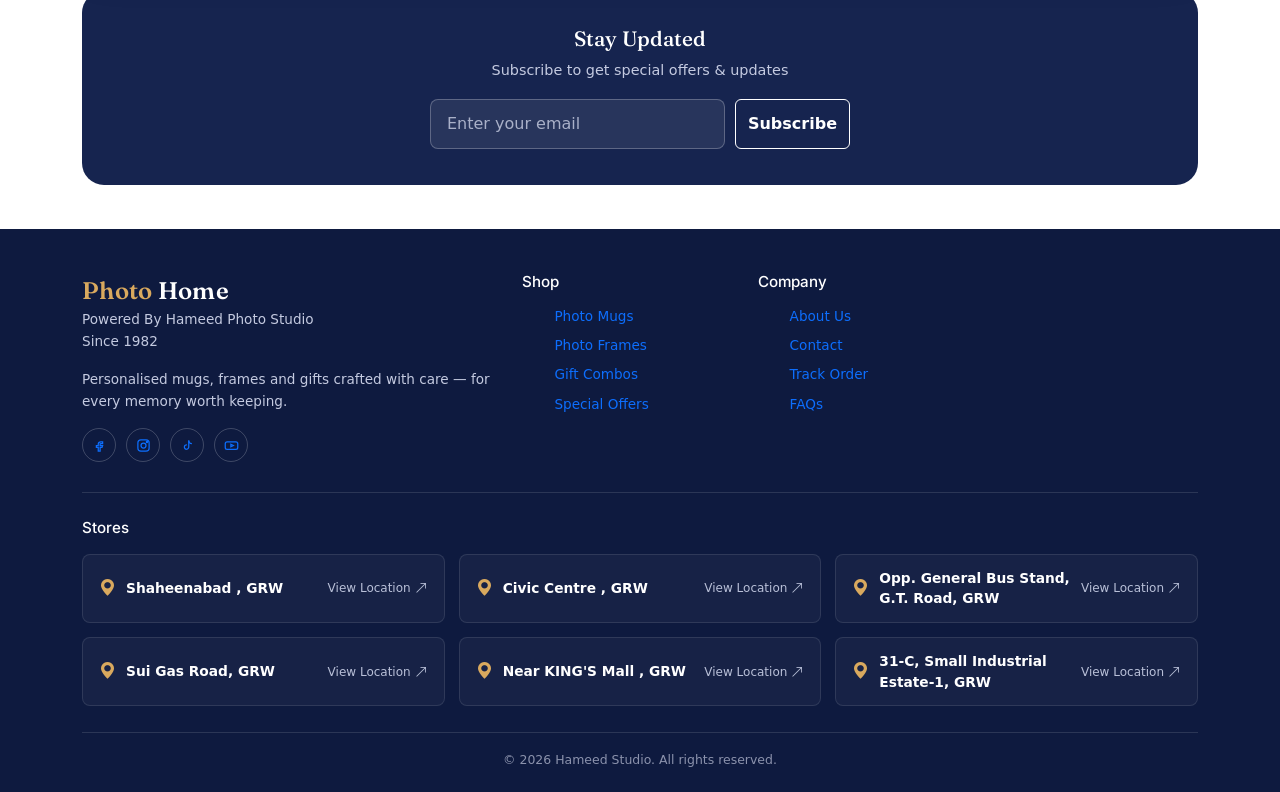
==== commit 0fd9bc2e: "Update index.html" ====
--- a/index.html
+++ b/index.html
@@ -282,19 +282,7 @@
           </svg>
         </a>
       </div>
-   <div class="about-banner">
-        <div class="about-banner-text">
-          <span class="eyebrow">Our Story</span>
-          <h2>Behind Every Frame, A Story Worth Knowing</h2>
-          <p>Since 1972, Hameed Photo Studio has been turning everyday photos into keepsakes people cherish. Discover our journey, our mission, and the craftsmanship behind every product.</p>
-        </div>
-        <div class="about-banner-action">
-          <a href="about.html" class="about-banner-btn">
-            Discover Our Story
-            <svg viewBox="0 0 24 24" fill="none" stroke="currentColor" stroke-width="2"><path d="M5 12h14M13 6l6 6-6 6"/></svg>
-          </a>
-        </div>
-      </div>
+   
       <div class="feature-strip">
         <div class="feature-item"><svg viewBox="0 0 24 24" fill="none" stroke="currentColor" stroke-width="2">
             <rect x="1" y="7" width="14" height="10" rx="1" />
@@ -321,7 +309,19 @@
           <div><b>Easy Returns</b><span>Hassle free returns within 7 days</span></div>
         </div>
       </div>
-
+<div class="about-banner">
+        <div class="about-banner-text">
+          <span class="eyebrow">Our Story</span>
+          <h2>Behind Every Frame, A Story Worth Knowing</h2>
+          <p>Since 1972, Hameed Photo Studio has been turning everyday photos into keepsakes people cherish. Discover our journey, our mission, and the craftsmanship behind every product.</p>
+        </div>
+        <div class="about-banner-action">
+          <a href="about.html" class="about-banner-btn">
+            Discover Our Story
+            <svg viewBox="0 0 24 24" fill="none" stroke="currentColor" stroke-width="2"><path d="M5 12h14M13 6l6 6-6 6"/></svg>
+          </a>
+        </div>
+      </div>
       <div class="newsletter" >
         <h3>Stay Updated</h3>
         <p>Subscribe to get special offers & updates</p>
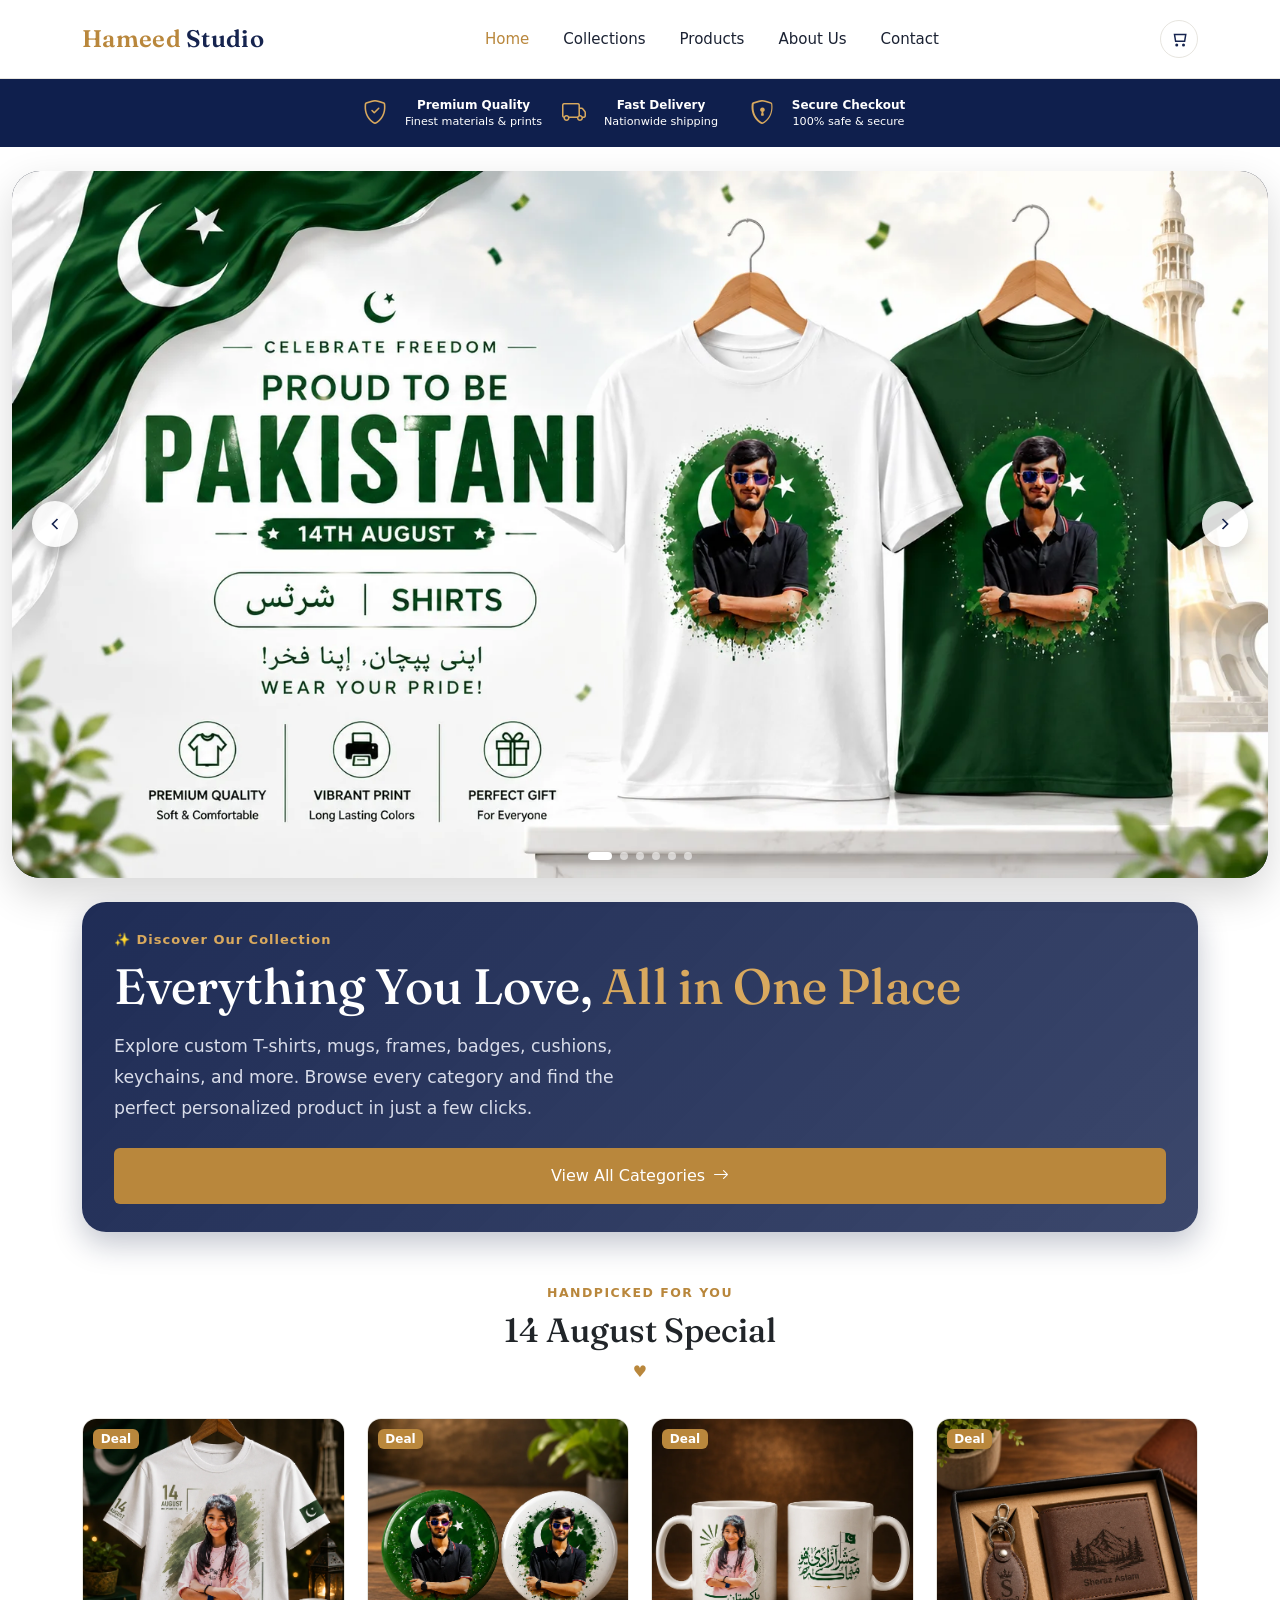
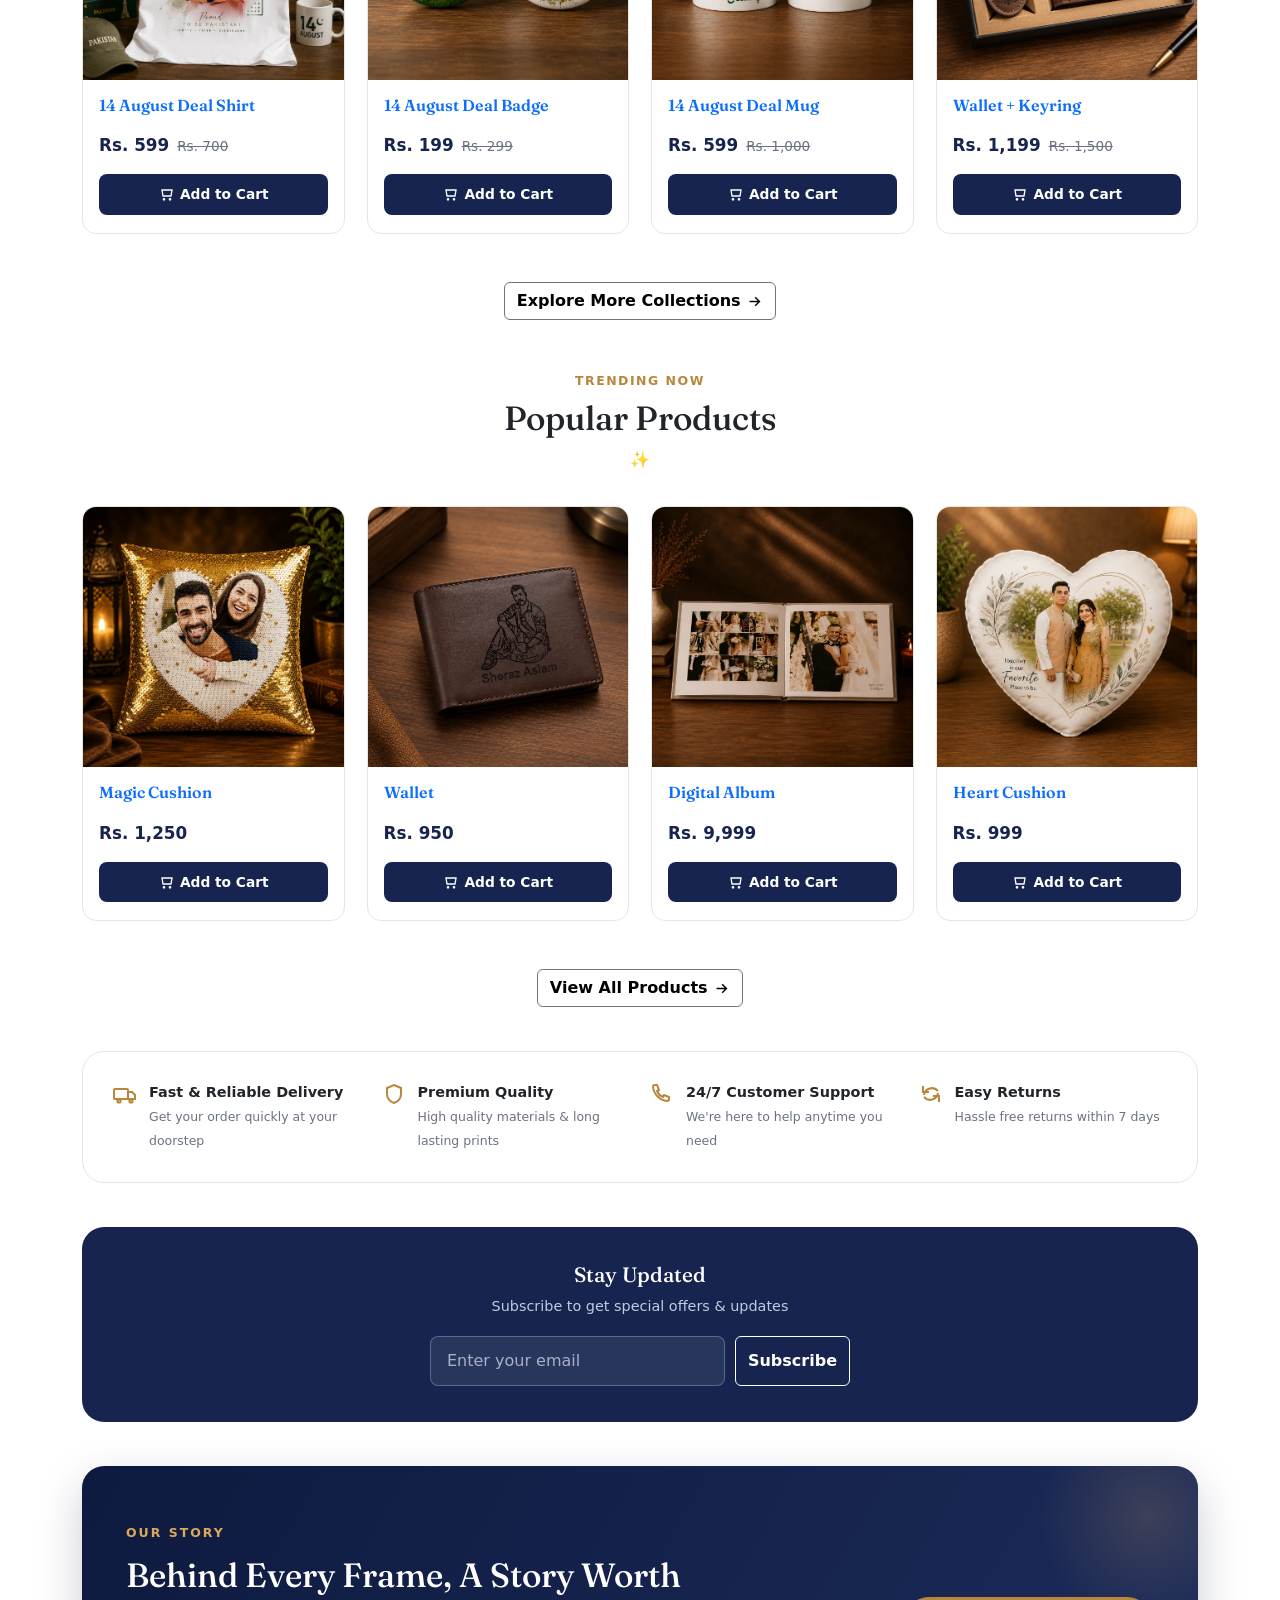
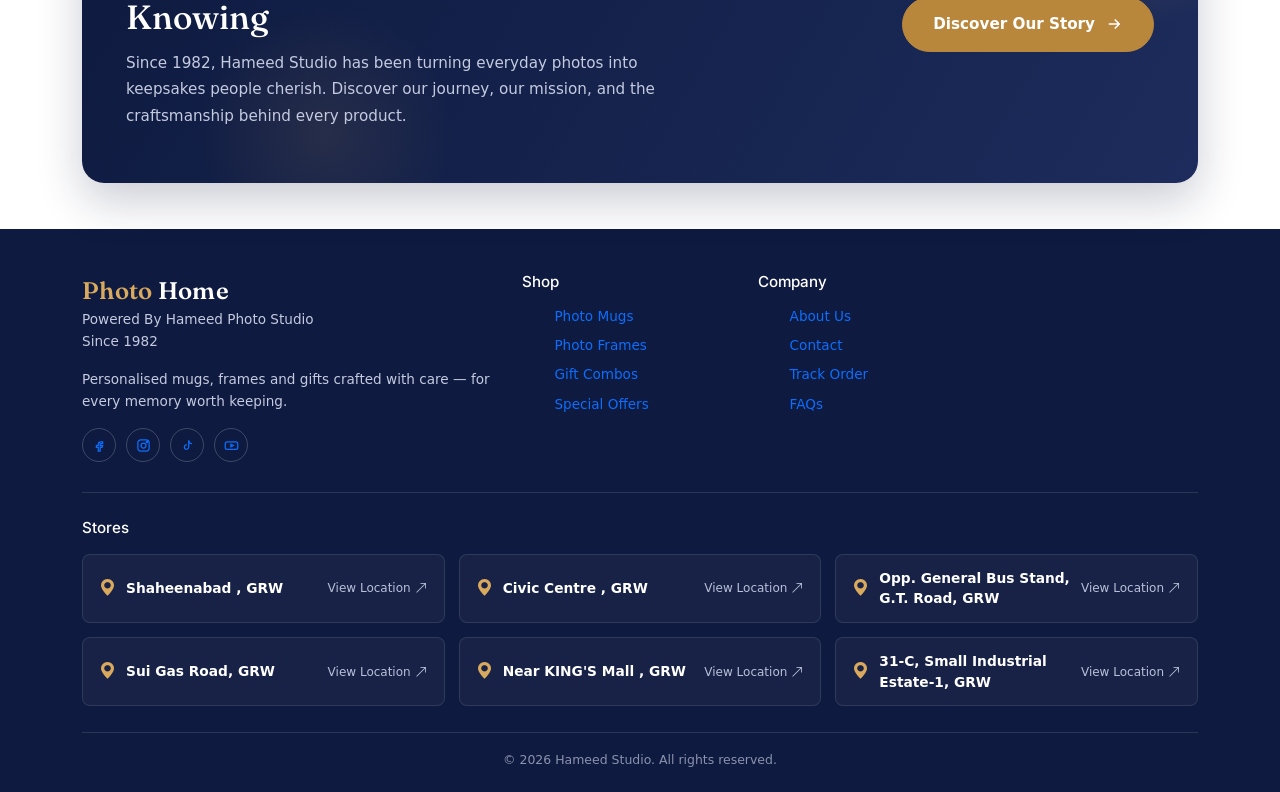
==== commit ab62ab93: "Update index.html" ====
--- a/index.html
+++ b/index.html
@@ -282,7 +282,7 @@
           </svg>
         </a>
       </div>
-   
+
       <div class="feature-strip">
         <div class="feature-item"><svg viewBox="0 0 24 24" fill="none" stroke="currentColor" stroke-width="2">
             <rect x="1" y="7" width="14" height="10" rx="1" />
@@ -309,19 +309,7 @@
           <div><b>Easy Returns</b><span>Hassle free returns within 7 days</span></div>
         </div>
       </div>
-<div class="about-banner">
-        <div class="about-banner-text">
-          <span class="eyebrow">Our Story</span>
-          <h2>Behind Every Frame, A Story Worth Knowing</h2>
-          <p>Since 1972, Hameed Photo Studio has been turning everyday photos into keepsakes people cherish. Discover our journey, our mission, and the craftsmanship behind every product.</p>
-        </div>
-        <div class="about-banner-action">
-          <a href="about.html" class="about-banner-btn">
-            Discover Our Story
-            <svg viewBox="0 0 24 24" fill="none" stroke="currentColor" stroke-width="2"><path d="M5 12h14M13 6l6 6-6 6"/></svg>
-          </a>
-        </div>
-      </div>
+
       <div class="newsletter" >
         <h3>Stay Updated</h3>
         <p>Subscribe to get special offers & updates</p>
@@ -331,7 +319,19 @@
         </form>
       </div>
 
-   
+      <div class="about-banner">
+        <div class="about-banner-text">
+          <span class="eyebrow">Our Story</span>
+          <h2>Behind Every Frame, A Story Worth Knowing</h2>
+          <p>Since 1982, Hameed Studio has been turning everyday photos into keepsakes people cherish. Discover our journey, our mission, and the craftsmanship behind every product.</p>
+        </div>
+        <div class="about-banner-action">
+          <a href="about.html" class="about-banner-btn">
+            Discover Our Story
+            <svg viewBox="0 0 24 24" fill="none" stroke="currentColor" stroke-width="2"><path d="M5 12h14M13 6l6 6-6 6"/></svg>
+          </a>
+        </div>
+      </div>
 
     </main>
 
@@ -533,7 +533,7 @@
 
       // ---- autoplay ----
       function startAutoplay() {
-        autoplayTimer = setInterval(next, 4500);
+        autoplayTimer = setInterval(next, 2500);
       }
       function stopAutoplay() {
         clearInterval(autoplayTimer);
